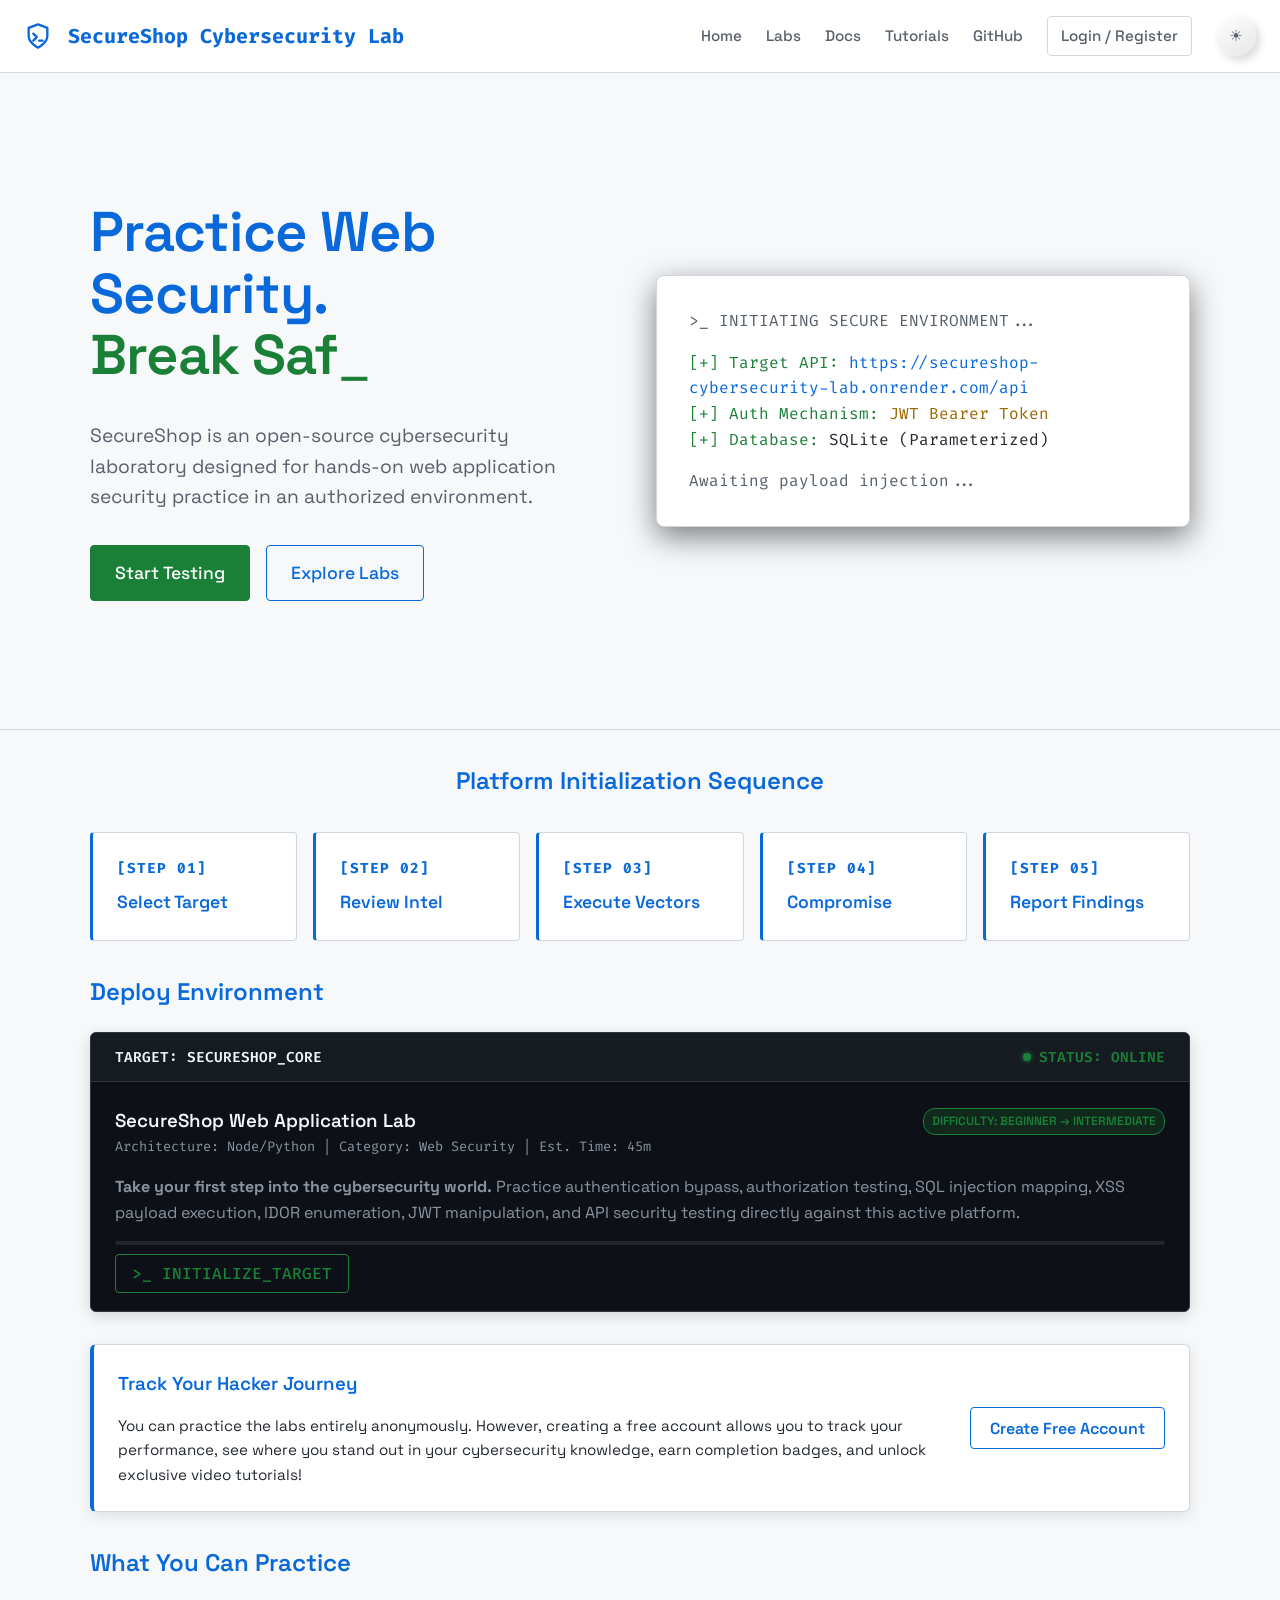
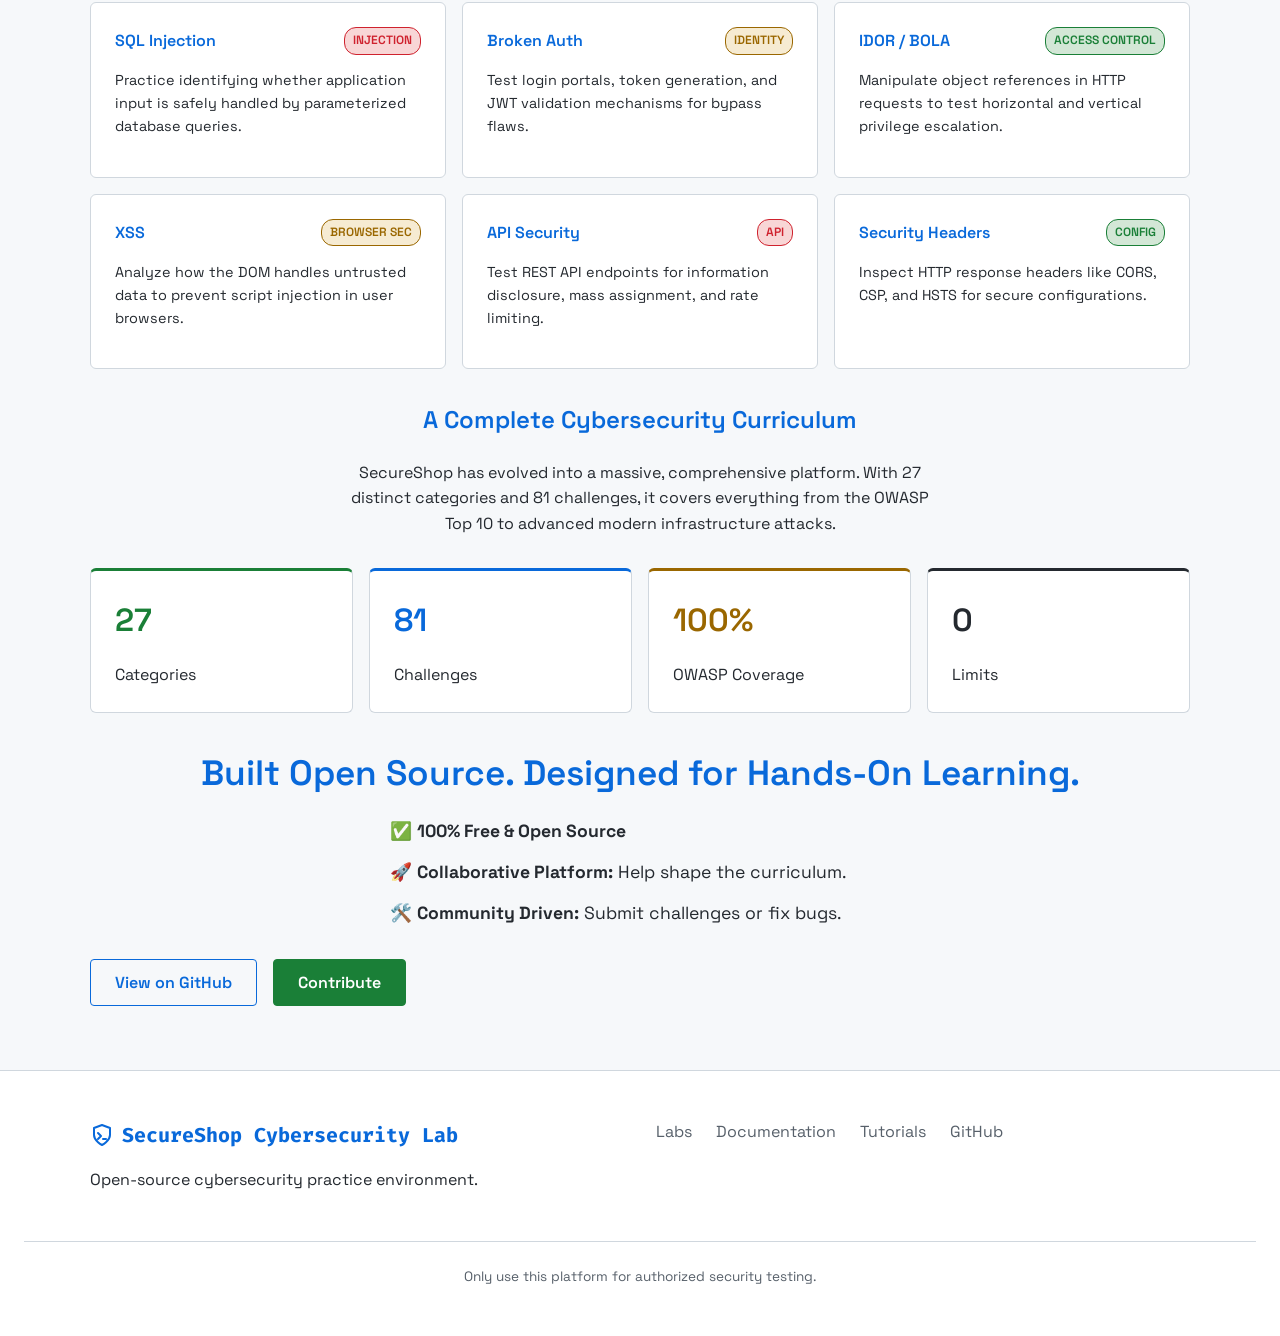
==== frontend/index.html @ 0d274883 "style: replaced block text with bullet points in footer" ====
<!DOCTYPE html>
<html lang="en">
  <head>
    <meta charset="UTF-8" />
    <meta name="viewport" content="width=device-width, initial-scale=1.0" />
    <title>SecureShop Lab - Practice Web Security</title>
    <link rel="stylesheet" href="app.css" />
    <script src="app.js"></script>
    <style>
      .hero-visual {
        background: var(--bg-card);
        border: 1px solid var(--border-subtle);
        border-radius: 8px;
        padding: 2rem;
        font-family: var(--font-mono);
        color: var(--accent-green);
        text-align: left;
        box-shadow: 0 10px 30px rgba(0,0,0,0.5);
      }
      .workflow-step {
        background: var(--bg-card);
        border: 1px solid var(--border-subtle);
        padding: 1.5rem;
        border-radius: 6px;
      }
    </style>
  </head>
  <body>
    <header>
      <div class="logo">
        <svg width="28" height="28" viewBox="0 0 24 24" fill="none" stroke="currentColor" stroke-width="2" stroke-linecap="round" stroke-linejoin="round" class="logo-icon" style="margin-right: 8px;"><path d="M12 22s8-4 8-10V5l-8-3-8 3v7c0 6 8 10 8 10z"></path><polyline points="8 10 11 13 8 16"></polyline><line x1="13" y1="16" x2="16" y2="16"></line></svg> SecureShop Cybersecurity Lab
      </div>
      <nav id="main-nav"></nav>
    </header>

    <!-- MOBILE WARNING -->
    <div class="mobile-only-warning container mt-2 mb-1" style="padding-top: 2rem;">
      <div class="card" style="border-left: 4px solid var(--accent-orange); background: rgba(210, 153, 34, 0.05); padding: 1.2rem;">
        <h3 style="color: var(--accent-orange); margin-bottom: 0.5rem; font-size: 1.1rem;">Optimal Experience Notice</h3>
        <p class="text-muted" style="margin-bottom: 0; font-size: 0.9rem;">While you can browse SecureShop on your mobile device, the web terminal, API interception, and code review modules are designed for desktop and laptop screens. For the best hands-on cybersecurity practice, we highly recommend switching to a larger display.</p>
      </div>
    </div>

    <!-- HERO SECTION -->
    <div class="hero" style="padding-top: 6rem; padding-bottom: 6rem; border-bottom: 1px solid var(--border-subtle);">
      <div class="container grid grid-cols-2 gap-2 items-center">
        <div style="text-align: left;">
          <style>
            @keyframes blink { 0%, 100% { opacity: 1; } 50% { opacity: 0; } }
          </style>
          <h1 id="hero-title" style="font-size: 3.5rem; line-height: 1.1; min-height: 3.5em; margin-bottom: 0;"></h1>
          <p style="margin: 1.5rem 0; font-size: 1.2rem; max-width: 90%;">SecureShop is an open-source cybersecurity laboratory designed for hands-on web application security practice in an authorized environment.</p>
          <div class="flex gap-1 mt-2">
            <a href="/labs.html" class="btn btn-primary" style="font-size: 1.1rem; padding: 0.8rem 1.5rem;">Start Testing</a>
            <a href="#featured-lab" class="btn btn-outline" style="font-size: 1.1rem; padding: 0.8rem 1.5rem;">Explore Labs</a>
          </div>
        </div>
        <div class="hero-visual">
          <div style="color: var(--text-muted); margin-bottom: 1rem;">>_ INITIATING SECURE ENVIRONMENT...</div>
          <div>[+] Target API: <span style="color: var(--accent-blue);">https://secureshop-cybersecurity-lab.onrender.com/api</span></div>
          <div>[+] Auth Mechanism: <span style="color: var(--accent-orange);">JWT Bearer Token</span></div>
          <div>[+] Database: <span style="color: var(--text-main);">SQLite (Parameterized)</span></div>
          <div class="mt-1" style="color: var(--text-muted);">Awaiting payload injection...</div>
        </div>
      </div>
    </div>

    <!-- HOW THE LAB WORKS -->
    <div class="container mt-2 pt-2">
      <h2 style="text-align: center; margin-bottom: 2rem;">Platform Initialization Sequence</h2>
      <div class="pipeline-grid">
        <div class="pipeline-node">
          <div class="pipeline-step">[STEP 01]</div>
          <h4 class="pipeline-title">Select Target</h4>
        </div>
        <div class="pipeline-node">
          <div class="pipeline-step">[STEP 02]</div>
          <h4 class="pipeline-title">Review Intel</h4>
        </div>
        <div class="pipeline-node">
          <div class="pipeline-step">[STEP 03]</div>
          <h4 class="pipeline-title">Execute Vectors</h4>
        </div>
        <div class="pipeline-node">
          <div class="pipeline-step">[STEP 04]</div>
          <h4 class="pipeline-title">Compromise</h4>
        </div>
        <div class="pipeline-node">
          <div class="pipeline-step">[STEP 05]</div>
          <h4 class="pipeline-title">Report Findings</h4>
        </div>
      </div>
    </div>

    <!-- FEATURED LAB -->
    <div id="featured-lab" class="container mt-2 pt-2">
      <h2>Deploy Environment</h2>
      <div class="target-console mt-1">
        <div class="target-header">
          <span>TARGET: SECURESHOP_CORE</span>
          <span style="display: flex; align-items: center; gap: 0.5rem; color: var(--accent-green);">
            <div style="width: 8px; height: 8px; border-radius: 50%; background-color: var(--accent-green); box-shadow: 0 0 5px var(--accent-green); animation: blink 2s infinite;"></div>
            STATUS: ONLINE
          </span>
        </div>
        <div class="target-body">
          <div class="flex justify-between items-center mb-1">
            <h3 style="margin: 0;">SecureShop Web Application Lab</h3>
            <span class="badge badge-beginner">Difficulty: Beginner → Intermediate</span>
          </div>
          <div class="terminal text-muted mb-1" style="font-size: 0.85rem;">
            <span>Architecture: Node/Python</span> | <span>Category: Web Security</span> | <span>Est. Time: 45m</span>
          </div>
          <p class="text-muted mb-2"><strong>Take your first step into the cybersecurity world.</strong> Practice authentication bypass, authorization testing, SQL injection mapping, XSS payload execution, IDOR enumeration, JWT manipulation, and API security testing directly against this active platform.</p>
          <div class="tech-progress-bar mb-1"><div class="tech-progress-fill"></div></div>
          <a href="/labs.html" class="btn btn-terminal mt-1">>_ INITIALIZE_TARGET</a>
        </div>
      </div>
    </div>

    <!-- REGISTRATION BENEFITS -->
    <div class="container mt-2 pt-2">
      <div class="card" style="border-left: 4px solid var(--accent-blue); background: var(--bg-card); box-shadow: 0 4px 15px rgba(0,0,0,0.1);">
        <div class="flex justify-between items-center" style="gap: 1.5rem; flex-wrap: wrap;">
          <div style="flex: 1; min-width: 300px;">
            <h3 style="margin-bottom: 0.5rem; color: var(--accent-blue);">Track Your Hacker Journey</h3>
            <p class="text-muted" style="margin-bottom: 0; font-size: 0.95rem;">You can practice the labs entirely anonymously. However, creating a free account allows you to track your performance, see where you stand out in your cybersecurity knowledge, earn completion badges, and unlock exclusive video tutorials!</p>
          </div>
          <div style="flex-shrink: 0;">
            <a href="/login.html" class="btn btn-outline" style="padding: 0.6rem 1.2rem; font-weight: 600;">Create Free Account</a>
          </div>
        </div>
      </div>
    </div>

    <!-- WHAT YOU CAN PRACTICE -->
    <div class="container mt-2 pt-2">
      <h2>What You Can Practice</h2>
      <div class="grid grid-cols-3 gap-1 mt-1">
        
        <div class="card">
          <div class="flex justify-between items-center mb-1">
            <h4 style="margin:0;">SQL Injection</h4>
            <span class="badge badge-advanced">Injection</span>
          </div>
          <p class="text-muted" style="font-size: 0.9rem;">Practice identifying whether application input is safely handled by parameterized database queries.</p>
        </div>

        <div class="card">
          <div class="flex justify-between items-center mb-1">
            <h4 style="margin:0;">Broken Auth</h4>
            <span class="badge badge-intermediate">Identity</span>
          </div>
          <p class="text-muted" style="font-size: 0.9rem;">Test login portals, token generation, and JWT validation mechanisms for bypass flaws.</p>
        </div>

        <div class="card">
          <div class="flex justify-between items-center mb-1">
            <h4 style="margin:0;">IDOR / BOLA</h4>
            <span class="badge badge-beginner">Access Control</span>
          </div>
          <p class="text-muted" style="font-size: 0.9rem;">Manipulate object references in HTTP requests to test horizontal and vertical privilege escalation.</p>
        </div>

        <div class="card">
          <div class="flex justify-between items-center mb-1">
            <h4 style="margin:0;">XSS</h4>
            <span class="badge badge-intermediate">Browser Sec</span>
          </div>
          <p class="text-muted" style="font-size: 0.9rem;">Analyze how the DOM handles untrusted data to prevent script injection in user browsers.</p>
        </div>

        <div class="card">
          <div class="flex justify-between items-center mb-1">
            <h4 style="margin:0;">API Security</h4>
            <span class="badge badge-advanced">API</span>
          </div>
          <p class="text-muted" style="font-size: 0.9rem;">Test REST API endpoints for information disclosure, mass assignment, and rate limiting.</p>
        </div>

        <div class="card">
          <div class="flex justify-between items-center mb-1">
            <h4 style="margin:0;">Security Headers</h4>
            <span class="badge badge-beginner">Config</span>
          </div>
          <p class="text-muted" style="font-size: 0.9rem;">Inspect HTTP response headers like CORS, CSP, and HSTS for secure configurations.</p>
        </div>

      </div>
    </div>



    <!-- COMPREHENSIVE CURRICULUM -->
    <div class="container mt-2 pt-2">
      <h2 style="text-align: center;">A Complete Cybersecurity Curriculum</h2>
      <p style="text-align: center; max-width: 600px; margin: 0 auto 2rem;" class="text-muted">SecureShop has evolved into a massive, comprehensive platform. With 27 distinct categories and 81 challenges, it covers everything from the OWASP Top 10 to advanced modern infrastructure attacks.</p>
      
      <div class="grid grid-cols-4 gap-1">
        <div class="card text-center" style="border-top: 3px solid var(--accent-green);"><h4 style="margin:0; font-size: 2rem; color: var(--accent-green);">27</h4><span class="text-muted mt-1" style="display:block;">Categories</span></div>
        <div class="card text-center" style="border-top: 3px solid var(--accent-blue);"><h4 style="margin:0; font-size: 2rem; color: var(--accent-blue);">81</h4><span class="text-muted mt-1" style="display:block;">Challenges</span></div>
        <div class="card text-center" style="border-top: 3px solid var(--accent-orange);"><h4 style="margin:0; font-size: 2rem; color: var(--accent-orange);">100%</h4><span class="text-muted mt-1" style="display:block;">OWASP Coverage</span></div>
        <div class="card text-center" style="border-top: 3px solid var(--text-main);"><h4 style="margin:0; font-size: 2rem; color: var(--text-main);">0</h4><span class="text-muted mt-1" style="display:block;">Limits</span></div>
      </div>
    </div>

    <!-- OPEN SOURCE SECTION -->
    <div class="container mt-2 pt-2 mb-2" style="text-align: center;">
      <h2 style="font-size: 2.2rem; margin-bottom: 1rem;">Built Open Source. Designed for Hands-On Learning.</h2>
      <div class="text-muted mb-2" style="max-width: 500px; margin: 0 auto 2rem; text-align: left; font-size: 1.1rem; line-height: 1.6;">
        <ul style="list-style-type: none; padding: 0; margin: 0;">
          <li style="margin-bottom: 0.8rem;">✅ <strong>100% Free & Open Source</strong></li>
          <li style="margin-bottom: 0.8rem;">🚀 <strong>Collaborative Platform:</strong> Help shape the curriculum.</li>
          <li style="margin-bottom: 0.8rem;">🛠️ <strong>Community Driven:</strong> Submit challenges or fix bugs.</li>
        </ul>
      </div>
      <div class="flex justify-center gap-1">
        <a href="https://github.com/neerajcoder1/SecureShop-Cybersecurity-Lab" target="_blank" class="btn btn-outline" style="padding: 0.6rem 1.5rem; font-weight: 600;">View on GitHub</a>
        <a href="https://github.com/neerajcoder1/SecureShop-Cybersecurity-Lab" target="_blank" class="btn btn-primary btn-hover-green" style="padding: 0.6rem 1.5rem; font-weight: 600;">Contribute</a>
      </div>
    </div>

    <script>


      function initTypingAnimation() {
        const titleEl = document.getElementById("hero-title");
        if (!titleEl) return;
        
        const lines = [
            "Practice Web Security.",
            "Break Safely.",
            "Learn Securely."
        ];
        
        let lineIdx = 0;
        let charIdx = 0;
        let currentHTML = "";

        function typeChar() {
            if (lineIdx >= lines.length) {
                titleEl.innerHTML = currentHTML + '<span style="color: var(--accent-green); animation: blink 1s step-end infinite; font-weight: 400;">_</span>';
                return;
            }
            
            let line = lines[lineIdx];
            
            if (charIdx < line.length) {
                if (charIdx === 0) {
                    if (lineIdx === 1) currentHTML += '<span style="color: var(--accent-green);">';
                    if (lineIdx === 2) currentHTML += '<span style="color: var(--accent-blue);">';
                }
                
                currentHTML += line.charAt(charIdx);
                
                if (charIdx === line.length - 1) {
                    if (lineIdx === 1 || lineIdx === 2) currentHTML += '</span>';
                }
                
                charIdx++;
                titleEl.innerHTML = currentHTML + '<span style="color: var(--accent-green); animation: blink 1s step-end infinite; font-weight: 400;">_</span>';
                
                setTimeout(typeChar, 30 + Math.random() * 40);
            } else {
                currentHTML += "<br>";
                lineIdx++;
                charIdx = 0;
                setTimeout(typeChar, 250);
            }
        }
        
        setTimeout(typeChar, 200);
      }

      document.addEventListener("DOMContentLoaded", () => {
        initTypingAnimation();
      });
    </script>
  </body>
</html>
---- frontend/app.css ----
@import url('https://fonts.googleapis.com/css2?family=Space+Grotesk:wght@400;500;600;700&family=Fira+Code:wght@400;500&display=swap');

:root {
  /* Dark Color Palette (Default) */
  --bg-dark: #0f1115;
  --bg-panel: #161b22;
  --bg-card: #1c2128;
  --border-subtle: #30363d;
  --border-active: #8b949e;
  
  --text-main: #c9d1d9;
  --text-muted: #8b949e;
  --text-heading: #f0f6fc;
  
  --accent-blue: #58a6ff;
  --accent-blue-hover: #3182ce;
  --accent-green: #238636;
  --accent-green-hover: #2ea043;
  --accent-red: #da3633;
  --accent-orange: #d29922;

  --font-sans: 'Space Grotesk', system-ui, -apple-system, sans-serif;
  --font-mono: 'Fira Code', ui-monospace, SFMono-Regular, monospace;
}

:root[data-theme="light"] {
  /* Light Color Palette */
  --bg-dark: #f6f8fa;
  --bg-panel: #ffffff;
  --bg-card: #ffffff;
  --border-subtle: #d0d7de;
  --border-active: #8c959f;
  
  --text-main: #24292f;
  --text-muted: #57606a;
  --text-heading: #0969da;
  
  --accent-blue: #0969da;
  --accent-blue-hover: #0349b4;
  --accent-green: #1a7f37;
  --accent-green-hover: #115e26;
  --accent-red: #cf222e;
  --accent-orange: #9a6700;
}

body {
  font-family: var(--font-sans);
  background-color: var(--bg-dark);
  color: var(--text-main);
  margin: 0;
  padding: 0;
  line-height: 1.6;
}

h1, h2, h3, h4, h5, h6 {
  color: var(--text-heading);
  font-weight: 600;
  margin-top: 0;
}

a {
  color: var(--accent-blue);
  text-decoration: none;
  transition: color 0.2s;
}

a:hover {
  color: var(--accent-blue-hover);
}

/* Typography elements */
pre, code, .terminal {
  font-family: var(--font-mono);
  font-size: 0.9em;
}

pre {
  background-color: var(--bg-dark);
  border: 1px solid var(--border-subtle);
  border-left: 3px solid var(--accent-blue);
  padding: 1rem;
  border-radius: 4px;
  overflow-x: auto;
}

/* Layout */
.container {
  max-width: 1100px;
  margin: 2rem auto;
  padding: 0 1.5rem;
}

.flex { display: flex; }
.flex-col { display: flex; flex-direction: column; }
.gap-1 { gap: 1rem; }
.gap-2 { gap: 2rem; }
.items-center { align-items: center; }
.justify-between { justify-content: space-between; }
.grid { display: grid; }
.grid-cols-2 { grid-template-columns: repeat(2, 1fr); }
.grid-cols-3 { grid-template-columns: repeat(3, 1fr); }
.grid-cols-4 { grid-template-columns: repeat(4, 1fr); }
.mt-1 { margin-top: 1rem; }
.mt-2 { margin-top: 2rem; }

/* Navigation */
header {
  background-color: var(--bg-panel);
  border-bottom: 1px solid var(--border-subtle);
  padding: 1rem 1.5rem;
  display: flex;
  justify-content: space-between;
  align-items: center;
  position: sticky;
  top: 0;
  z-index: 100;
}

.logo {
  font-family: var(--font-mono);
  font-size: 1.25rem;
  font-weight: 700;
  color: var(--text-heading);
  display: flex;
  align-items: center;
  gap: 0.5rem;
}
.logo-icon {
  color: var(--accent-blue);
}

nav#main-nav {
  display: flex;
  gap: 1.5rem;
  align-items: center;
}

nav#main-nav a {
  color: var(--text-muted);
  font-size: 0.95rem;
  font-weight: 500;
  text-decoration: none;
}
nav#main-nav a:hover, nav#main-nav a.active {
  color: var(--text-heading);
}
.btn-nav {
  background: var(--bg-card);
  border: 1px solid var(--border-subtle);
  padding: 0.4rem 0.8rem;
  border-radius: 4px;
}
.btn-nav:hover {
  border-color: var(--accent-blue);
  text-decoration: none !important;
}

/* 3D Theme Toggle Button */
.theme-toggle-btn {
  position: relative;
  display: inline-flex;
  align-items: center;
  justify-content: center;
  width: 40px;
  height: 40px;
  border-radius: 50%;
  border: none;
  background: linear-gradient(145deg, var(--bg-panel), var(--bg-dark));
  box-shadow: 
    4px 4px 8px rgba(0,0,0,0.4),
    -4px -4px 8px rgba(255,255,255,0.02);
  color: var(--text-heading);
  font-size: 1.2rem;
  cursor: pointer;
  transition: all 0.3s cubic-bezier(0.175, 0.885, 0.32, 1.275);
  text-decoration: none !important;
}
.theme-toggle-btn:hover {
  transform: translateY(-2px);
  box-shadow: 
    6px 6px 12px rgba(0,0,0,0.5),
    -6px -6px 12px rgba(255,255,255,0.03);
}
.theme-toggle-btn:active {
  transform: translateY(2px);
  box-shadow: 
    inset 4px 4px 8px rgba(0,0,0,0.6),
    inset -4px -4px 8px rgba(255,255,255,0.01);
}

.theme-toggle-icon {
  display: inline-block;
  transition: transform 0.6s cubic-bezier(0.68, -0.55, 0.265, 1.55);
}
.theme-toggle-icon::before {
  content: '🌙';
}

[data-theme="light"] .theme-toggle-btn {
  background: linear-gradient(145deg, #ffffff, #e6e6e6);
  box-shadow: 
    4px 4px 8px #d9d9d9,
    -4px -4px 8px #ffffff;
}
[data-theme="light"] .theme-toggle-btn:hover {
  box-shadow: 
    6px 6px 12px #c9c9c9,
    -6px -6px 12px #ffffff;
}
[data-theme="light"] .theme-toggle-btn:active {
  box-shadow: 
    inset 4px 4px 8px #c9c9c9,
    inset -4px -4px 8px #ffffff;
}
[data-theme="light"] .theme-toggle-icon::before {
  content: '☀️';
}
[data-theme="light"] .theme-toggle-icon {
  transform: rotate(360deg);
}

/* 3D Search Bar / Input UI */
.input-3d {
  background: var(--bg-dark) !important;
  border: 1px solid var(--border-subtle) !important;
  border-radius: 8px !important;
  padding: 0.8rem 1.2rem !important;
  font-family: var(--font-sans) !important;
  color: var(--text-main) !important;
  box-shadow: 
    inset 3px 3px 6px rgba(0,0,0,0.4),
    inset -3px -3px 6px rgba(255,255,255,0.03) !important;
  transition: all 0.3s ease !important;
  width: 100%;
}
.input-3d:focus {
  outline: none;
  box-shadow: 
    inset 1px 1px 3px rgba(0,0,0,0.5),
    inset -1px -1px 3px rgba(255,255,255,0.02),
    0 0 12px rgba(88, 166, 255, 0.2) !important;
  border-color: var(--accent-blue) !important;
}

[data-theme="light"] .input-3d {
  box-shadow: 
    inset 4px 4px 8px #d1d5da,
    inset -4px -4px 8px #ffffff !important;
}
[data-theme="light"] .input-3d:focus {
  box-shadow: 
    inset 2px 2px 4px #c2c6cb,
    inset -2px -2px 4px #ffffff,
    0 0 12px rgba(9, 105, 218, 0.2) !important;
}

/* Cards */
.card, .product-card {
  background-color: var(--bg-panel);
  border: 1px solid var(--border-subtle);
  border-radius: 6px;
  padding: 1.5rem;
  transition: border-color 0.2s, box-shadow 0.2s;
}
.card:hover, .product-card:hover {
  border-color: var(--border-active);
}

/* Forms */
.form-group {
  margin-bottom: 1rem;
}
.form-group label {
  display: block;
  margin-bottom: 0.4rem;
  font-weight: 500;
  font-size: 0.9rem;
}
.form-group input, .form-group select {
  width: 100%;
  padding: 0.6rem;
  background-color: var(--bg-dark);
  border: 1px solid var(--border-subtle);
  border-radius: 4px;
  color: var(--text-main);
  font-family: var(--font-sans);
  box-sizing: border-box;
}
.form-group input:focus {
  outline: none;
  border-color: var(--accent-blue);
  box-shadow: 0 0 0 1px var(--accent-blue);
}

/* Buttons */
button, .btn {
  background-color: var(--bg-card);
  color: var(--text-heading);
  border: 1px solid var(--border-subtle);
  padding: 0.5rem 1rem;
  border-radius: 4px;
  font-weight: 500;
  cursor: pointer;
  font-family: var(--font-sans);
  transition: all 0.2s;
}
button:hover, .btn:hover {
  background-color: var(--border-subtle);
}
.btn-primary {
  background-color: var(--accent-green);
  border-color: var(--accent-green);
  color: white;
}
.btn-primary:hover {
  background-color: var(--accent-green-hover);
  color: white;
}
.btn-outline {
  background: transparent;
  border: 1px solid var(--accent-blue);
  color: var(--accent-blue);
}
.btn-outline:hover {
  background: var(--accent-blue);
  color: white;
}
.btn-hover-green:hover {
  background-color: var(--accent-green) !important;
  border-color: var(--accent-green) !important;
  color: #ffffff !important;
}

/* Badges */
.badge {
  display: inline-block;
  padding: 0.2rem 0.5rem;
  border-radius: 12px;
  font-size: 0.75rem;
  font-weight: 600;
  text-transform: uppercase;
}
.badge-beginner { background: rgba(35, 134, 54, 0.2); color: var(--accent-green); border: 1px solid var(--accent-green); }
.badge-intermediate { background: rgba(210, 153, 34, 0.2); color: var(--accent-orange); border: 1px solid var(--accent-orange); }
.badge-advanced { background: rgba(218, 54, 51, 0.2); color: var(--accent-red); border: 1px solid var(--accent-red); }
.badge-info { background: rgba(88, 166, 255, 0.2); color: var(--accent-blue); border: 1px solid var(--accent-blue); }

/* Status Indicators */
.status {
  display: inline-flex;
  align-items: center;
  gap: 0.4rem;
  font-size: 0.85rem;
  font-family: var(--font-mono);
}
.status::before {
  content: '';
  display: block;
  width: 8px;
  height: 8px;
  border-radius: 50%;
}
.status-green::before { background-color: var(--accent-green); box-shadow: 0 0 5px var(--accent-green); }
.status-red::before { background-color: var(--accent-red); box-shadow: 0 0 5px var(--accent-red); }
.status-yellow::before { background-color: var(--accent-orange); box-shadow: 0 0 5px var(--accent-orange); }

/* Progress */
.progress-bar {
  width: 100%;
  height: 8px;
  background-color: var(--bg-dark);
  border-radius: 4px;
  overflow: hidden;
  border: 1px solid var(--border-subtle);
}
.progress-fill {
  height: 100%;
  background-color: var(--accent-blue);
}

/* Feedback */
.error { color: var(--accent-red); margin-bottom: 1rem; font-size: 0.9rem; }
.success { color: var(--accent-green); margin-bottom: 1rem; font-size: 0.9rem; }

/* Hero Section */
.hero {
  padding: 4rem 0;
  text-align: center;
}
.hero h1 {
  font-size: 3rem;
  letter-spacing: -1px;
  margin-bottom: 1rem;
}
.hero p {
  font-size: 1.2rem;
  color: var(--text-muted);
  max-width: 600px;
  margin: 0 auto 2rem;
}

/* Sidebar Layout */
.layout-sidebar {
  display: grid;
  grid-template-columns: 250px 1fr;
  gap: 2rem;
}
.sidebar-nav {
  display: flex;
  flex-direction: column;
  gap: 0.5rem;
}
.sidebar-nav a {
  padding: 0.5rem 1rem;
  border-radius: 4px;
  color: var(--text-muted);
}
.sidebar-nav a:hover, .sidebar-nav a.active {
  background-color: var(--bg-card);
  color: var(--text-heading);
  text-decoration: none;
}

/* Responsive layout removed here and consolidated below */
/* Platform Specific UI */

/* Footer */
footer {
  background-color: var(--bg-panel);
  border-top: 1px solid var(--border-subtle);
  padding: 3rem 1.5rem;
  margin-top: 4rem;
}
.footer-grid {
  display: grid;
  grid-template-columns: 1fr 1fr;
  gap: 2rem;
  max-width: 1100px;
  margin: 0 auto;
}
.footer-links {
  display: flex;
  gap: 1.5rem;
  flex-wrap: wrap;
}
.footer-links a { color: var(--text-muted); }
.footer-links a:hover { color: var(--text-heading); }
.footer-warning {
  margin-top: 2rem;
  padding-top: 1.5rem;
  border-top: 1px solid var(--border-subtle);
  text-align: center;
  color: var(--text-muted);
  font-size: 0.85rem;
}

/* Workflow Pipeline */
.pipeline-grid {
  display: grid;
  grid-template-columns: repeat(auto-fit, minmax(180px, 1fr));
  gap: 1rem;
}
.pipeline-node {
  background-color: var(--bg-card);
  border: 1px solid var(--border-subtle);
  border-left: 3px solid var(--accent-blue);
  padding: 1.5rem;
  border-radius: 4px;
  position: relative;
  transition: border-color 0.2s, box-shadow 0.2s;
}
.pipeline-node:hover {
  border-left-color: var(--accent-green);
  box-shadow: 0 0 15px rgba(35, 134, 54, 0.1);
}
.pipeline-step {
  font-family: var(--font-mono);
  font-size: 0.9rem;
  color: var(--accent-blue);
  margin-bottom: 0.5rem;
  font-weight: 700;
  letter-spacing: 1px;
}
.pipeline-title {
  color: var(--text-heading);
  font-size: 1.1rem;
  font-weight: 600;
  margin: 0;
}

/* Target Console */
.target-console {
  background-color: #0d1117;
  color: #c9d1d9;
  border: 1px solid #30363d;
  border-radius: 6px;
  overflow: hidden;
  box-shadow: 0 4px 15px rgba(0,0,0,0.15);
}
.target-console .text-muted {
  color: #8b949e !important;
}
.target-console h3 {
  color: #f0f6fc !important;
}
.target-header {
  background-color: #161b22;
  border-bottom: 1px solid #30363d;
  color: #f0f6fc;
  padding: 0.8rem 1.5rem;
  display: flex;
  justify-content: space-between;
  align-items: center;
  font-family: var(--font-mono);
  font-size: 0.9rem;
  font-weight: 600;
}
.target-body {
  padding: 1.5rem;
}
.tech-progress-bar {
  width: 100%;
  height: 4px;
  background-color: #21262d;
  margin: 1rem 0;
  position: relative;
  border-radius: 2px;
}
.tech-progress-fill {
  height: 100%;
  width: 0%;
  background-color: var(--accent-green);
  box-shadow: 0 0 8px var(--accent-green);
  border-radius: 2px;
}
.btn-terminal {
  background: transparent;
  border: 1px solid var(--accent-green);
  color: var(--accent-green);
  font-family: var(--font-mono);
}
.btn-terminal:hover {
  background: rgba(35, 134, 54, 0.1);
  box-shadow: 0 0 10px rgba(35, 134, 54, 0.2);
}

/* Coming Soon / Roadmap */
.card-disabled {
  opacity: 0.6;
  pointer-events: none;
  background-image: repeating-linear-gradient(45deg, transparent, transparent 10px, rgba(255,255,255,0.02) 10px, rgba(255,255,255,0.02) 20px);
}

/* Challenge UI */
.challenge-card {
  border-left: 4px solid var(--accent-blue);
  background: var(--bg-card);
  padding: 1.5rem;
  border-radius: 4px 6px 6px 4px;
}
.challenge-completed {
  border-left-color: var(--accent-green);
}

/* Mobile Nav Toggle */
.mobile-toggle {
  display: none;
  background: none;
  border: none;
  color: var(--text-main);
  font-size: 1.5rem;
  cursor: pointer;
}

.mobile-only-warning {
  display: none;
}

@media (max-width: 768px) {
  .mobile-only-warning { display: block; }
  /* Layout Grids */
  .layout-sidebar { grid-template-columns: 1fr; }
  .grid-cols-2, .grid-cols-3, .grid-cols-4 { grid-template-columns: 1fr; }
  
  /* Flex overrides for mobile headers and buttons */
  .flex.justify-between { flex-direction: column; align-items: flex-start; gap: 0.5rem; }
  .form-group.flex { flex-direction: column; align-items: stretch; }
  .form-group.flex input, .form-group.flex button { width: 100% !important; margin-bottom: 0.5rem; }
  
  /* Hero overrides */
  .hero { padding: 3rem 0; }
  .hero h1 { font-size: 2.2rem !important; }
  .hero .flex.gap-1 { flex-direction: column; }
  .hero .btn { width: 100%; text-align: center; box-sizing: border-box; }
  
  /* Target Console override */
  .target-header { flex-direction: column; align-items: flex-start; gap: 0.5rem; }
  
  .mobile-toggle { display: block; }
  nav#main-nav {
    display: none;
    flex-direction: column;
    position: absolute;
    top: 100%;
    left: 0;
    width: 100%;
    background: var(--bg-panel);
    border-bottom: 1px solid var(--border-subtle);
    padding: 1rem;
    box-sizing: border-box;
    box-shadow: 0 15px 30px rgba(0,0,0,0.8);
    z-index: 1000;
  }
  nav#main-nav.active { display: flex; }
  nav#main-nav a { padding: 0.7rem 0; border-bottom: 1px solid var(--border-subtle); }
  nav#main-nav a:last-child { border-bottom: none; }
  .btn-nav { text-align: center; margin-top: 0.5rem; }
  
  .footer-grid { grid-template-columns: 1fr; }
  .footer-links { flex-direction: column; gap: 0.8rem; }
}

/* Web Terminal UI */
.web-terminal {
  background-color: #000000;
  border: 1px solid #30363d;
  border-radius: 6px;
  padding: 1rem;
  font-family: var(--font-mono);
  font-size: 0.9rem;
  color: #c9d1d9;
  height: 350px;
  overflow-y: auto;
  display: flex;
  flex-direction: column;
}
.term-output {
  flex-grow: 1;
  overflow-y: auto;
  margin-bottom: 0.5rem;
  white-space: pre-wrap;
}
.term-input-line {
  display: flex;
  align-items: center;
}
.term-prompt {
  color: var(--accent-green);
  margin-right: 0.5rem;
  font-weight: 600;
}
.term-input {
  background: transparent;
  border: none;
  color: #f0f6fc;
  font-family: var(--font-mono);
  font-size: 0.9rem;
  flex-grow: 1;
  outline: none;
}
.term-cmd { color: var(--accent-blue); }
.term-err { color: var(--accent-red); }
.term-success { color: var(--accent-green); }

/* Toast Notification System */
#toast-container {
  position: fixed;
  bottom: 20px;
  right: 20px;
  z-index: 9999;
  display: flex;
  flex-direction: column;
  gap: 10px;
}
.toast {
  background-color: #0d1117;
  color: #c9d1d9;
  border: 1px solid #30363d;
  border-left: 4px solid var(--accent-blue);
  padding: 1rem 1.5rem;
  border-radius: 6px;
  font-family: var(--font-mono);
  font-size: 0.85rem;
  box-shadow: 0 10px 30px rgba(0,0,0,0.5);
  animation: slideIn 0.3s ease-out forwards;
  max-width: 350px;
  word-wrap: break-word;
  line-height: 1.4;
}
.toast.success {
  border-left-color: var(--accent-green);
}
.toast.error {
  border-left-color: var(--accent-orange);
}
.toast.fade-out {
  animation: fadeOut 0.3s ease-in forwards;
}
@keyframes slideIn {
  from { transform: translateX(100%); opacity: 0; }
  to { transform: translateX(0); opacity: 1; }
}
@keyframes fadeOut {
  from { transform: translateX(0); opacity: 1; }
  to { transform: translateX(100%); opacity: 0; }
}

/* Custom Modal System */
.modal-overlay {
  position: fixed;
  top: 0; left: 0; right: 0; bottom: 0;
  background: rgba(0, 0, 0, 0.7);
  backdrop-filter: blur(3px);
  display: flex;
  justify-content: center;
  align-items: center;
  z-index: 10000;
  animation: fadeIn 0.2s ease-out;
}
.modal-box {
  background: var(--bg-card);
  border: 1px solid var(--border-subtle);
  border-top: 4px solid var(--accent-red);
  padding: 2rem;
  border-radius: 6px;
  max-width: 400px;
  width: 90%;
  box-shadow: 0 15px 35px rgba(0,0,0,0.5);
  text-align: center;
}
.modal-title {
  color: var(--text-heading);
  font-size: 1.25rem;
  font-weight: 600;
  margin-bottom: 0.5rem;
  margin-top: 0;
}
.modal-body {
  color: var(--text-muted);
  font-size: 0.95rem;
  margin-bottom: 1.5rem;
}
.modal-actions {
  display: flex;
  justify-content: center;
  gap: 1rem;
}
@keyframes fadeIn {
  from { opacity: 0; }
  to { opacity: 1; }
}

/* Button Danger Hover */
.btn-danger {
  border-color: var(--accent-red);
  color: var(--accent-red);
  background: transparent;
  border: 1px solid var(--accent-red);
  padding: 0.5rem 1rem;
  border-radius: 4px;
  font-weight: 500;
  cursor: pointer;
  font-family: var(--font-sans);
  transition: all 0.2s;
}
.btn-danger:hover {
  background: var(--accent-red);
  color: white;
  box-shadow: 0 0 10px rgba(218, 54, 51, 0.4);
}
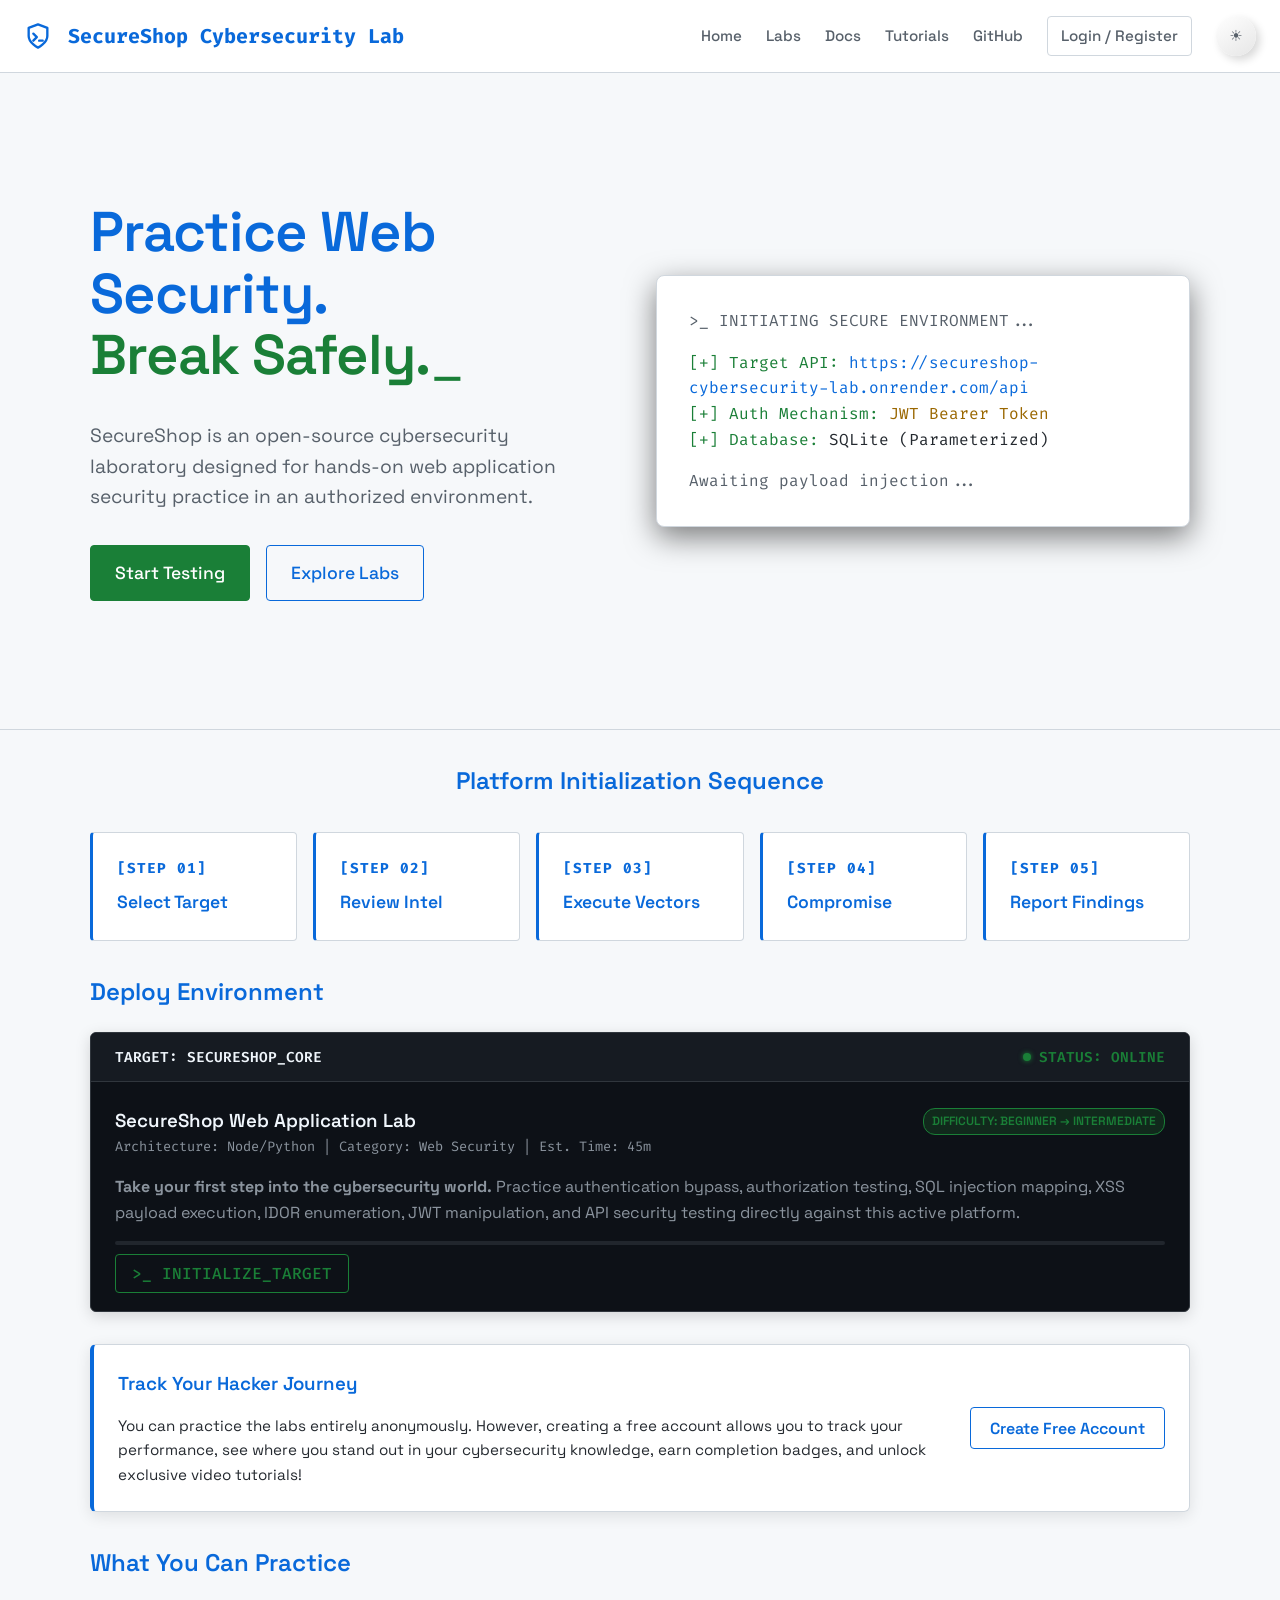
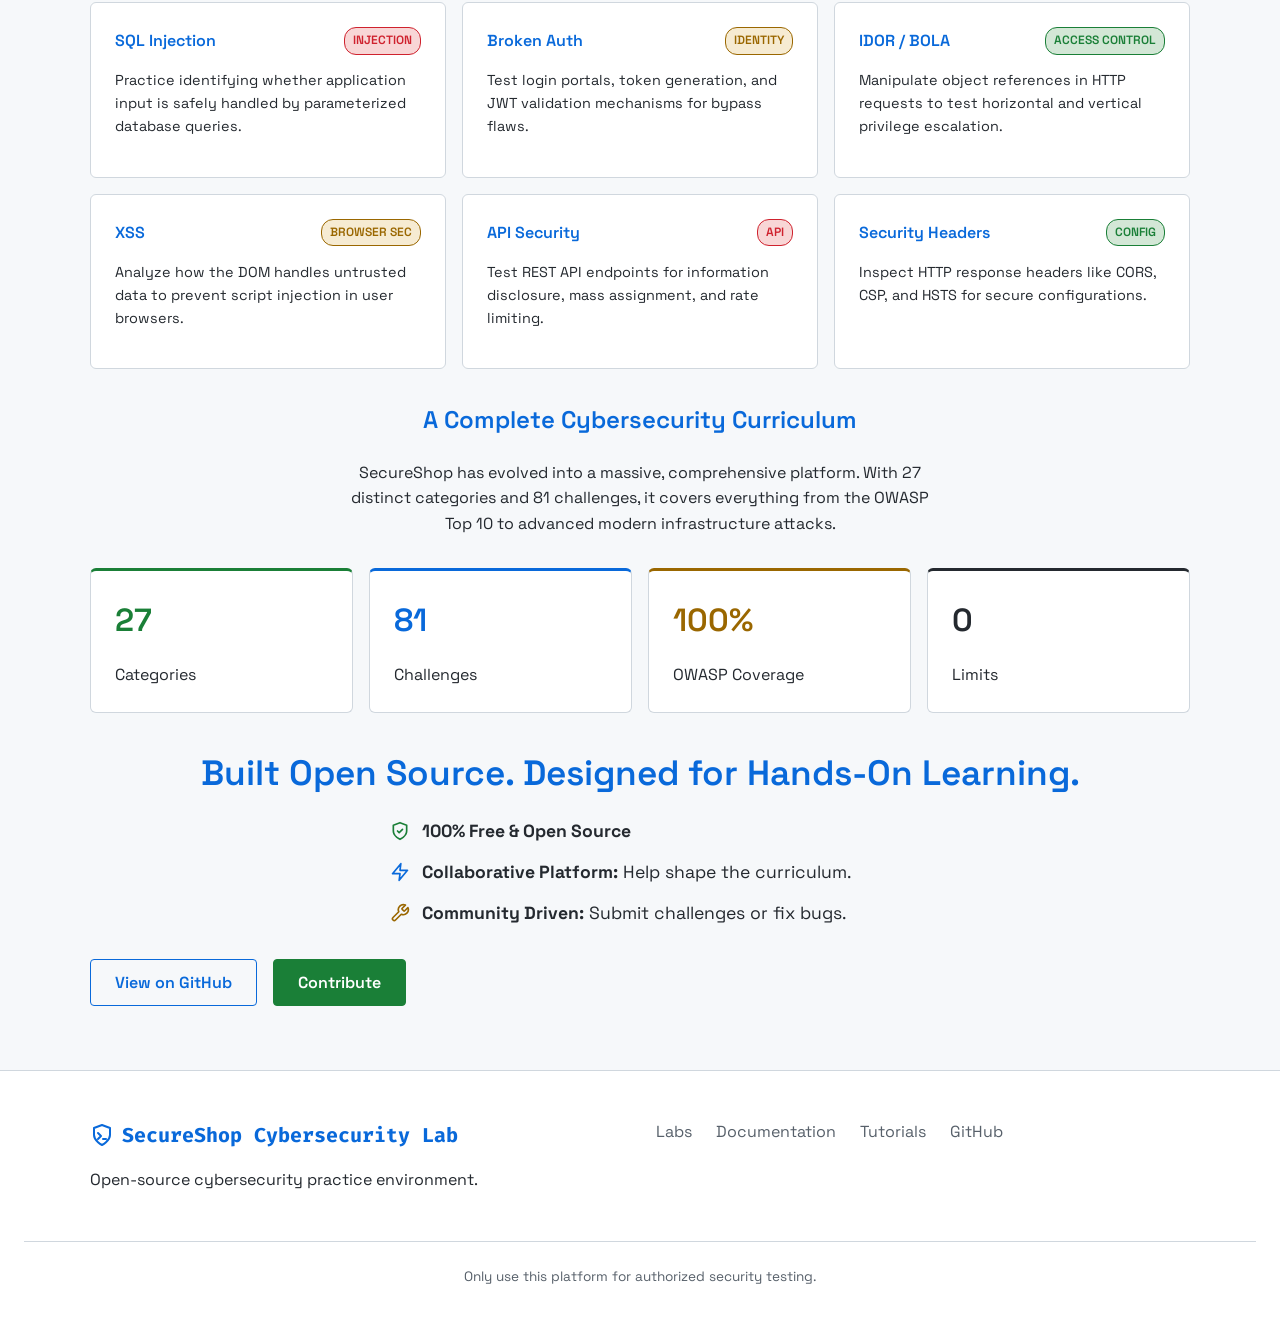
==== commit 2f33b08b: "style: replaced emojis with professional SVG icons" ====
--- a/frontend/index.html
+++ b/frontend/index.html
@@ -209,9 +209,18 @@
       <h2 style="font-size: 2.2rem; margin-bottom: 1rem;">Built Open Source. Designed for Hands-On Learning.</h2>
       <div class="text-muted mb-2" style="max-width: 500px; margin: 0 auto 2rem; text-align: left; font-size: 1.1rem; line-height: 1.6;">
         <ul style="list-style-type: none; padding: 0; margin: 0;">
-          <li style="margin-bottom: 0.8rem;">✅ <strong>100% Free & Open Source</strong></li>
-          <li style="margin-bottom: 0.8rem;">🚀 <strong>Collaborative Platform:</strong> Help shape the curriculum.</li>
-          <li style="margin-bottom: 0.8rem;">🛠️ <strong>Community Driven:</strong> Submit challenges or fix bugs.</li>
+          <li style="margin-bottom: 0.8rem; display: flex; align-items: center;">
+            <svg width="20" height="20" viewBox="0 0 24 24" fill="none" stroke="var(--accent-green)" stroke-width="2" stroke-linecap="round" stroke-linejoin="round" style="margin-right: 12px; flex-shrink: 0;"><path d="M12 22s8-4 8-10V5l-8-3-8 3v7c0 6 8 10 8 10z"></path><path d="M9 12l2 2 4-4"></path></svg>
+            <span><strong>100% Free & Open Source</strong></span>
+          </li>
+          <li style="margin-bottom: 0.8rem; display: flex; align-items: center;">
+            <svg width="20" height="20" viewBox="0 0 24 24" fill="none" stroke="var(--accent-blue)" stroke-width="2" stroke-linecap="round" stroke-linejoin="round" style="margin-right: 12px; flex-shrink: 0;"><polygon points="13 2 3 14 12 14 11 22 21 10 12 10 13 2"></polygon></svg>
+            <span><strong>Collaborative Platform:</strong> Help shape the curriculum.</span>
+          </li>
+          <li style="margin-bottom: 0.8rem; display: flex; align-items: center;">
+            <svg width="20" height="20" viewBox="0 0 24 24" fill="none" stroke="var(--accent-orange)" stroke-width="2" stroke-linecap="round" stroke-linejoin="round" style="margin-right: 12px; flex-shrink: 0;"><path d="M14.7 6.3a1 1 0 0 0 0 1.4l1.6 1.6a1 1 0 0 0 1.4 0l3.77-3.77a6 6 0 0 1-7.94 7.94l-6.91 6.91a2.12 2.12 0 0 1-3-3l6.91-6.91a6 6 0 0 1 7.94-7.94l-3.76 3.76z"></path></svg>
+            <span><strong>Community Driven:</strong> Submit challenges or fix bugs.</span>
+          </li>
         </ul>
       </div>
       <div class="flex justify-center gap-1">
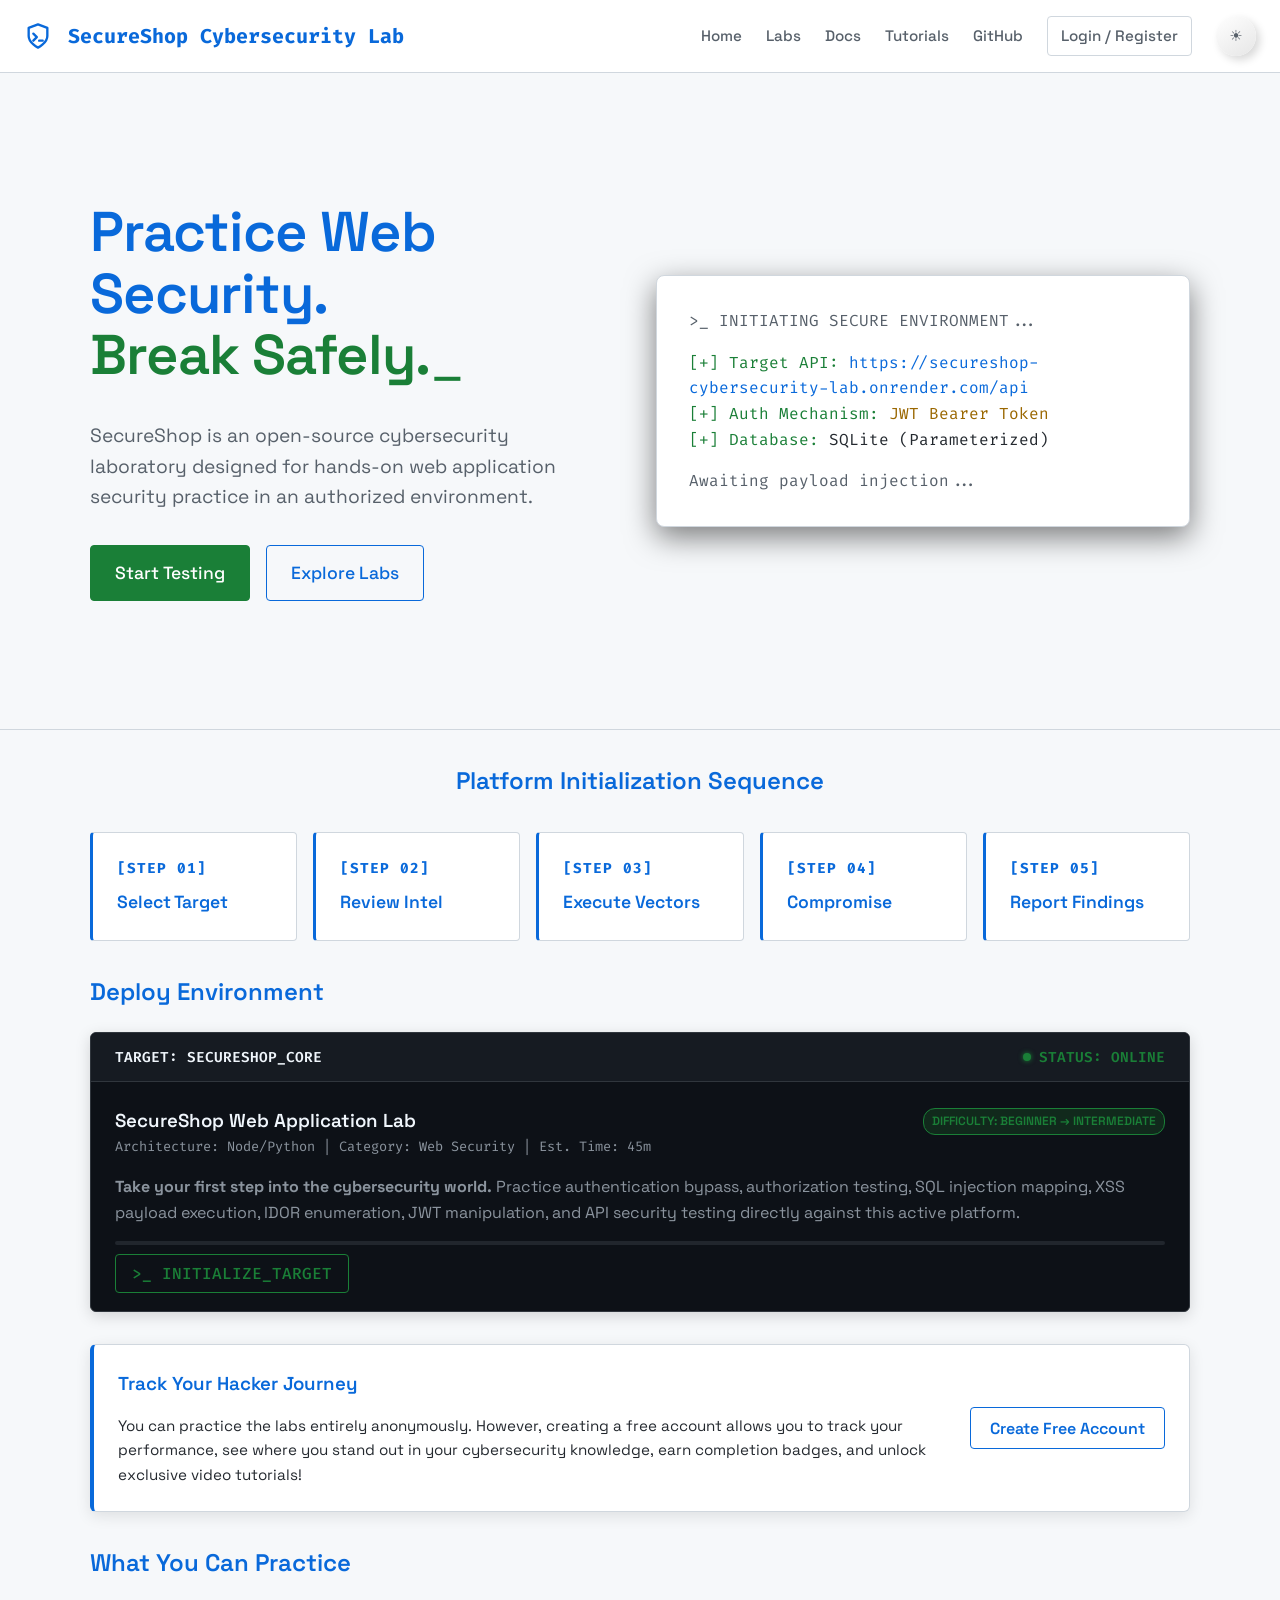
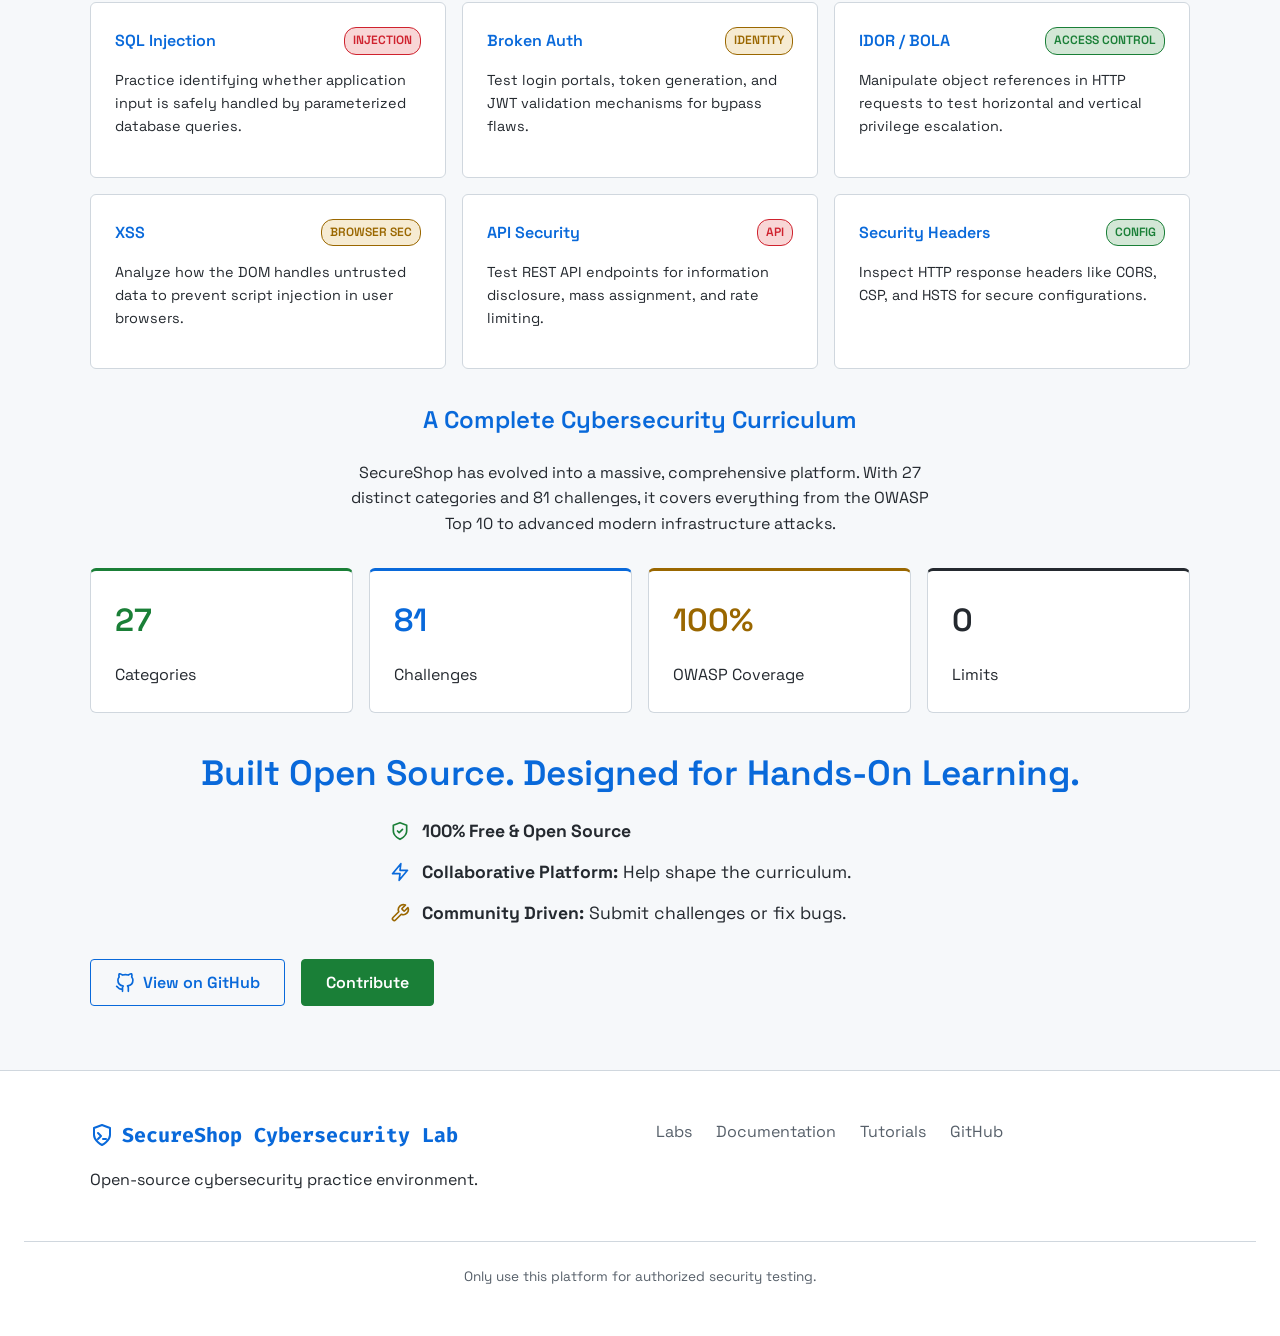
==== commit 17b9579a: "style: added github svg icon to view on github button" ====
--- a/frontend/index.html
+++ b/frontend/index.html
@@ -224,8 +224,11 @@
         </ul>
       </div>
       <div class="flex justify-center gap-1">
-        <a href="https://github.com/neerajcoder1/SecureShop-Cybersecurity-Lab" target="_blank" class="btn btn-outline" style="padding: 0.6rem 1.5rem; font-weight: 600;">View on GitHub</a>
-        <a href="https://github.com/neerajcoder1/SecureShop-Cybersecurity-Lab" target="_blank" class="btn btn-primary btn-hover-green" style="padding: 0.6rem 1.5rem; font-weight: 600;">Contribute</a>
+        <a href="https://github.com/neerajcoder1/SecureShop-Cybersecurity-Lab" target="_blank" class="btn btn-outline" style="padding: 0.6rem 1.5rem; font-weight: 600; display: flex; align-items: center;">
+          <svg width="20" height="20" viewBox="0 0 24 24" fill="none" stroke="currentColor" stroke-width="2" stroke-linecap="round" stroke-linejoin="round" style="margin-right: 8px;"><path d="M9 19c-5 1.5-5-2.5-7-3m14 6v-3.87a3.37 3.37 0 0 0-.94-2.61c3.14-.35 6.44-1.54 6.44-7A5.44 5.44 0 0 0 20 4.77 5.07 5.07 0 0 0 19.91 1S18.73.65 16 2.48a13.38 13.38 0 0 0-7 0C6.27.65 5.09 1 5.09 1A5.07 5.07 0 0 0 5 4.77a5.44 5.44 0 0 0-1.5 3.78c0 5.42 3.3 6.61 6.44 7A3.37 3.37 0 0 0 9 18.13V22"></path></svg>
+          View on GitHub
+        </a>
+        <a href="https://github.com/neerajcoder1/SecureShop-Cybersecurity-Lab" target="_blank" class="btn btn-primary btn-hover-green" style="padding: 0.6rem 1.5rem; font-weight: 600; display: flex; align-items: center;">Contribute</a>
       </div>
     </div>
 
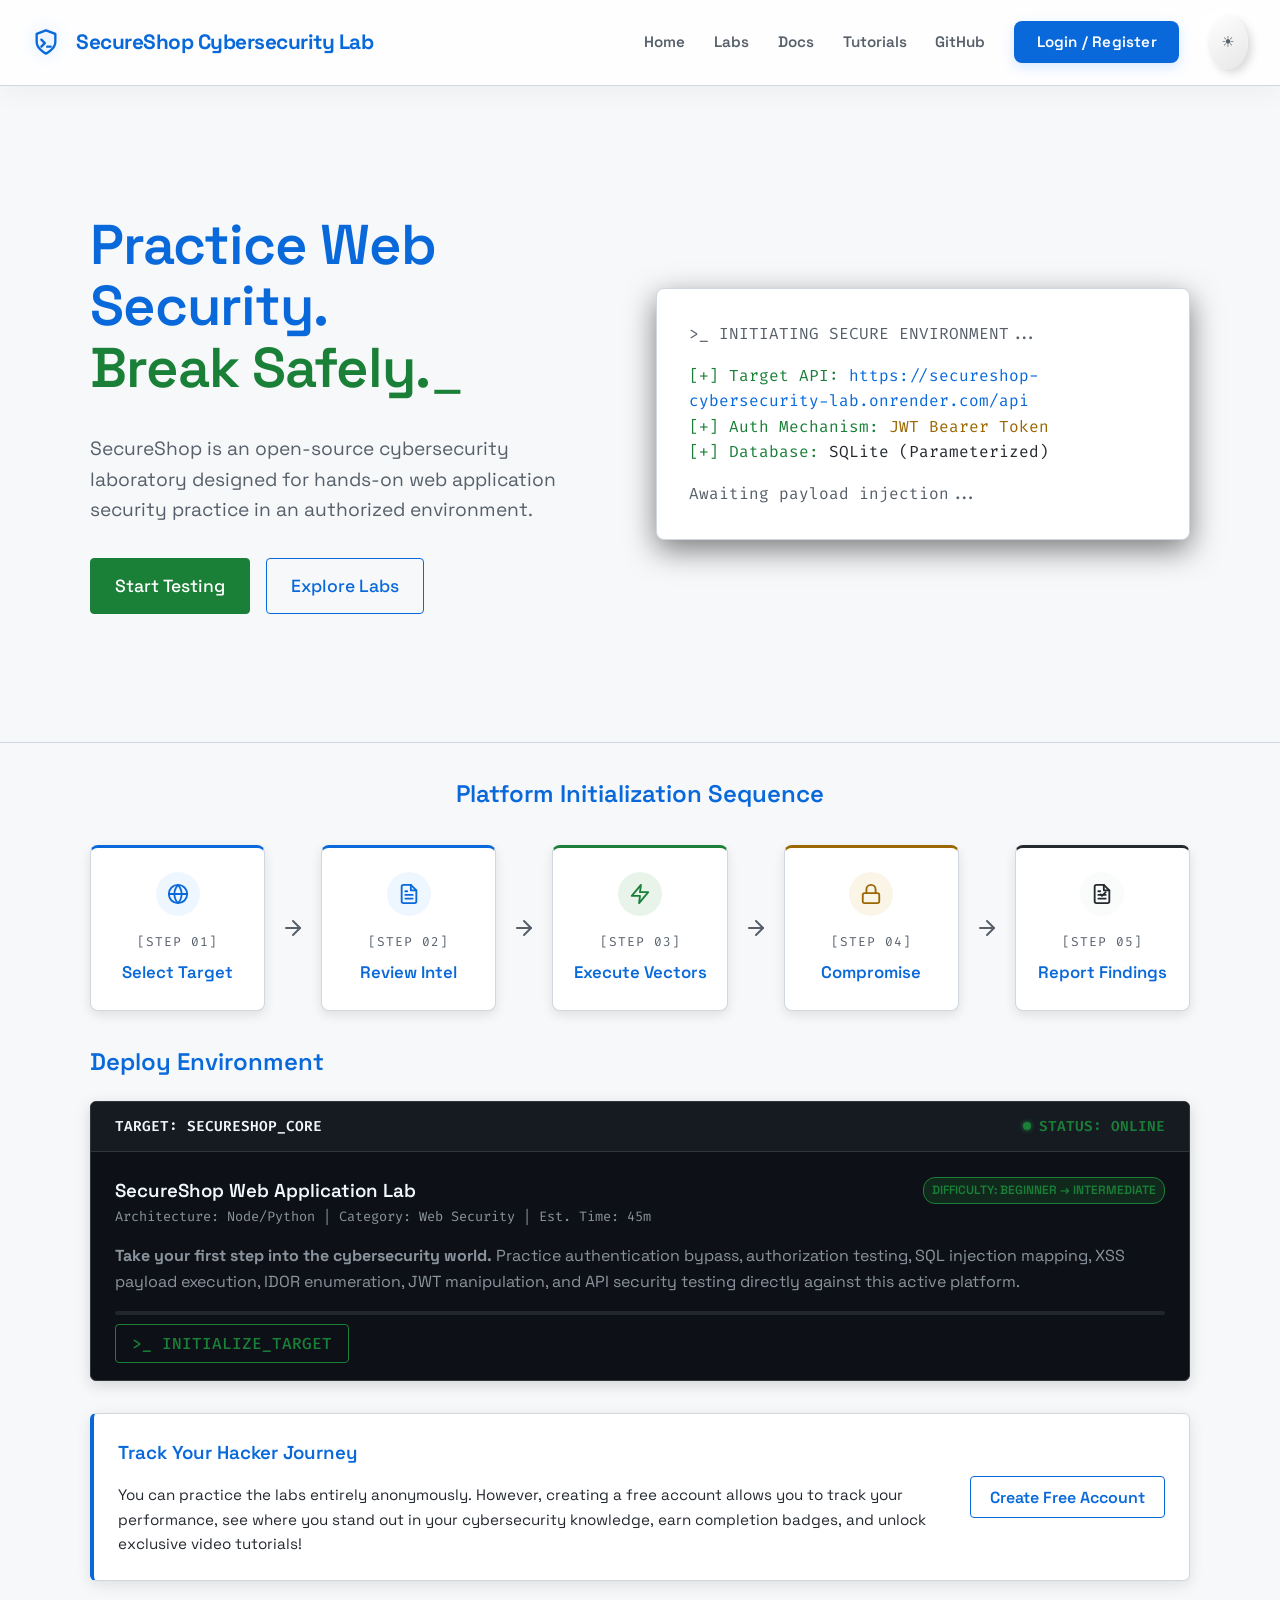
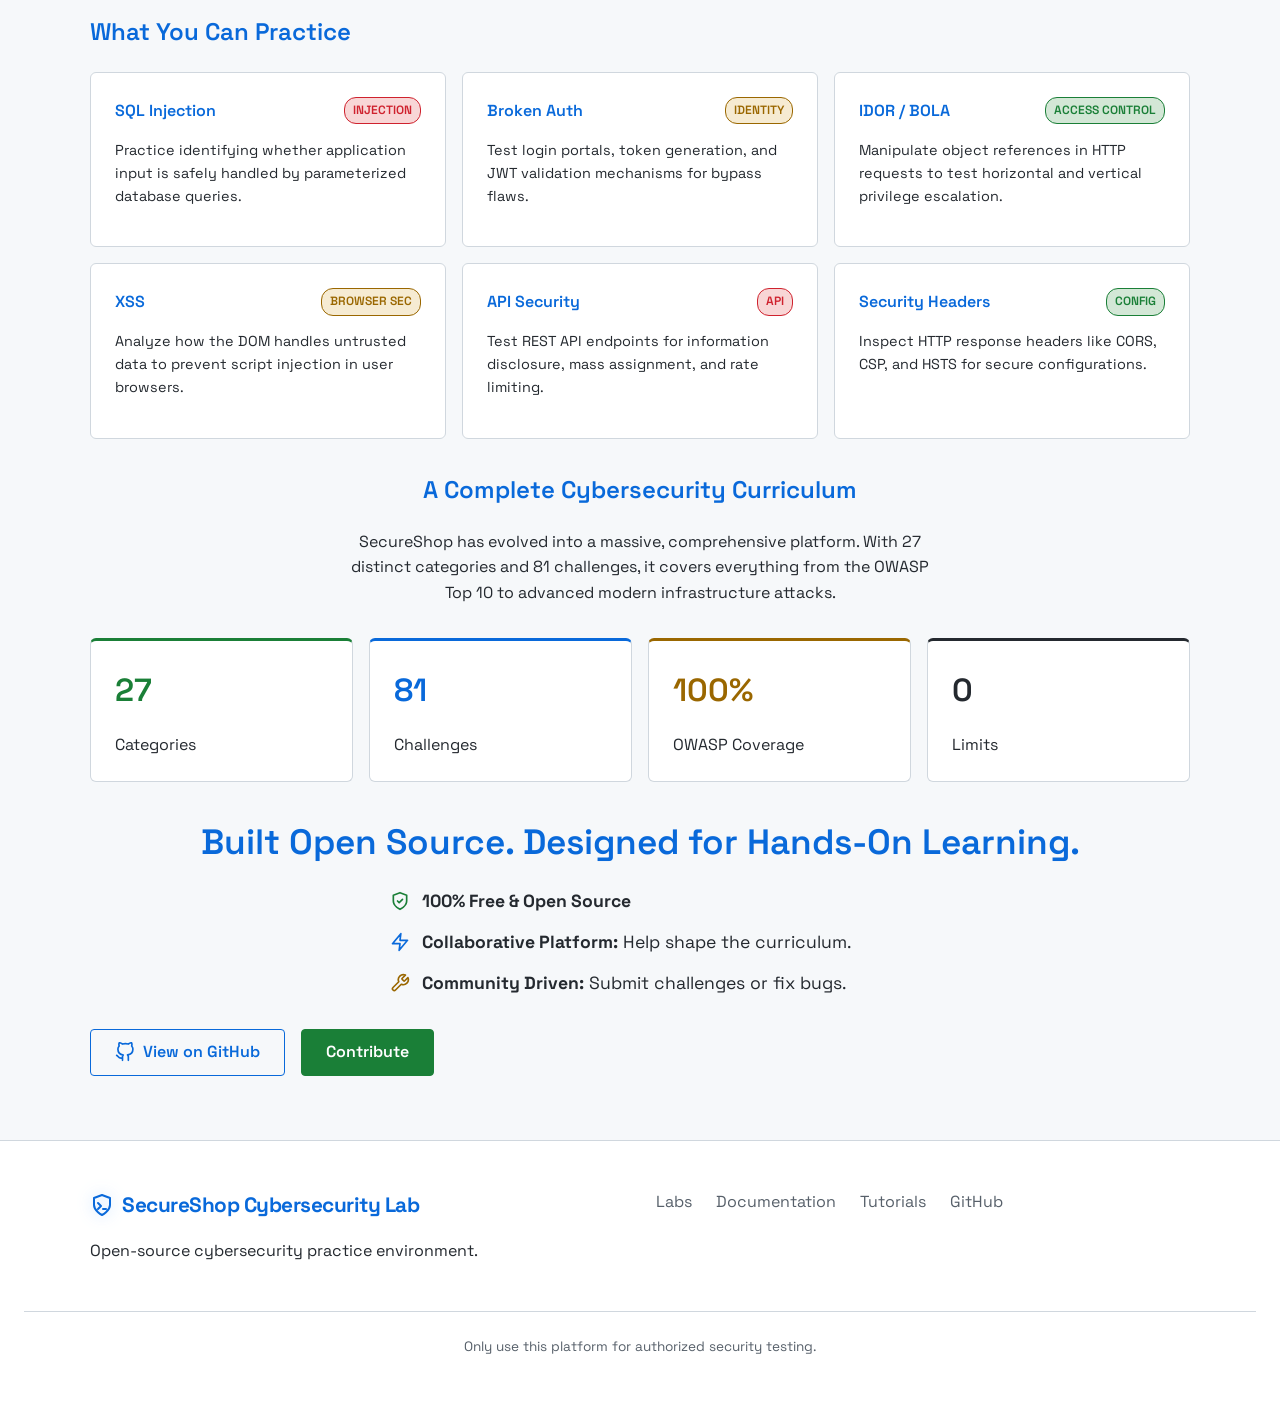
==== commit e2ec03f5: "style: redesigned initialization pipeline with SVGs and arrows" ====
--- a/frontend/index.html
+++ b/frontend/index.html
@@ -68,27 +68,73 @@
     <!-- HOW THE LAB WORKS -->
     <div class="container mt-2 pt-2">
       <h2 style="text-align: center; margin-bottom: 2rem;">Platform Initialization Sequence</h2>
-      <div class="pipeline-grid">
-        <div class="pipeline-node">
-          <div class="pipeline-step">[STEP 01]</div>
-          <h4 class="pipeline-title">Select Target</h4>
-        </div>
-        <div class="pipeline-node">
-          <div class="pipeline-step">[STEP 02]</div>
-          <h4 class="pipeline-title">Review Intel</h4>
-        </div>
-        <div class="pipeline-node">
-          <div class="pipeline-step">[STEP 03]</div>
-          <h4 class="pipeline-title">Execute Vectors</h4>
-        </div>
-        <div class="pipeline-node">
-          <div class="pipeline-step">[STEP 04]</div>
-          <h4 class="pipeline-title">Compromise</h4>
-        </div>
-        <div class="pipeline-node">
-          <div class="pipeline-step">[STEP 05]</div>
-          <h4 class="pipeline-title">Report Findings</h4>
-        </div>
+      <div style="display: flex; justify-content: center; align-items: center; gap: 1rem; flex-wrap: wrap;">
+        
+        <!-- Node 1 -->
+        <div style="flex: 1; min-width: 140px; text-align: center; padding: 1.5rem 1rem; background: var(--bg-card); border-radius: 8px; border: 1px solid var(--border-subtle); border-top: 3px solid var(--accent-blue); box-shadow: 0 4px 12px rgba(0,0,0,0.1); transition: transform 0.2s;">
+          <div style="background: rgba(88, 166, 255, 0.1); color: var(--accent-blue); width: 44px; height: 44px; border-radius: 50%; display: flex; align-items: center; justify-content: center; margin: 0 auto 1rem;">
+             <svg width="22" height="22" viewBox="0 0 24 24" fill="none" stroke="currentColor" stroke-width="2" stroke-linecap="round" stroke-linejoin="round"><circle cx="12" cy="12" r="10"></circle><line x1="2" y1="12" x2="22" y2="12"></line><path d="M12 2a15.3 15.3 0 0 1 4 10 15.3 15.3 0 0 1-4 10 15.3 15.3 0 0 1-4-10 15.3 15.3 0 0 1 4-10z"></path></svg>
+          </div>
+          <div style="font-family: var(--font-mono); font-size: 0.8rem; color: var(--text-muted); margin-bottom: 0.4rem; letter-spacing: 1px;">[STEP 01]</div>
+          <h4 style="margin: 0; font-size: 1.05rem; font-weight: 600;">Select Target</h4>
+        </div>
+
+        <!-- Arrow -->
+        <div style="color: var(--text-muted); display: flex; align-items: center; justify-content: center; min-width: 20px;">
+          <svg width="24" height="24" viewBox="0 0 24 24" fill="none" stroke="currentColor" stroke-width="2" stroke-linecap="round" stroke-linejoin="round"><line x1="5" y1="12" x2="19" y2="12"></line><polyline points="12 5 19 12 12 19"></polyline></svg>
+        </div>
+
+        <!-- Node 2 -->
+        <div style="flex: 1; min-width: 140px; text-align: center; padding: 1.5rem 1rem; background: var(--bg-card); border-radius: 8px; border: 1px solid var(--border-subtle); border-top: 3px solid var(--accent-blue); box-shadow: 0 4px 12px rgba(0,0,0,0.1); transition: transform 0.2s;">
+          <div style="background: rgba(88, 166, 255, 0.1); color: var(--accent-blue); width: 44px; height: 44px; border-radius: 50%; display: flex; align-items: center; justify-content: center; margin: 0 auto 1rem;">
+             <svg width="22" height="22" viewBox="0 0 24 24" fill="none" stroke="currentColor" stroke-width="2" stroke-linecap="round" stroke-linejoin="round"><path d="M14 2H6a2 2 0 0 0-2 2v16a2 2 0 0 0 2 2h12a2 2 0 0 0 2-2V8z"></path><polyline points="14 2 14 8 20 8"></polyline><line x1="16" y1="13" x2="8" y2="13"></line><line x1="16" y1="17" x2="8" y2="17"></line><polyline points="10 9 9 9 8 9"></polyline></svg>
+          </div>
+          <div style="font-family: var(--font-mono); font-size: 0.8rem; color: var(--text-muted); margin-bottom: 0.4rem; letter-spacing: 1px;">[STEP 02]</div>
+          <h4 style="margin: 0; font-size: 1.05rem; font-weight: 600;">Review Intel</h4>
+        </div>
+
+        <!-- Arrow -->
+        <div style="color: var(--text-muted); display: flex; align-items: center; justify-content: center; min-width: 20px;">
+          <svg width="24" height="24" viewBox="0 0 24 24" fill="none" stroke="currentColor" stroke-width="2" stroke-linecap="round" stroke-linejoin="round"><line x1="5" y1="12" x2="19" y2="12"></line><polyline points="12 5 19 12 12 19"></polyline></svg>
+        </div>
+
+        <!-- Node 3 -->
+        <div style="flex: 1; min-width: 140px; text-align: center; padding: 1.5rem 1rem; background: var(--bg-card); border-radius: 8px; border: 1px solid var(--border-subtle); border-top: 3px solid var(--accent-green); box-shadow: 0 4px 12px rgba(0,0,0,0.1); transition: transform 0.2s;">
+          <div style="background: rgba(35, 134, 54, 0.1); color: var(--accent-green); width: 44px; height: 44px; border-radius: 50%; display: flex; align-items: center; justify-content: center; margin: 0 auto 1rem;">
+             <svg width="22" height="22" viewBox="0 0 24 24" fill="none" stroke="currentColor" stroke-width="2" stroke-linecap="round" stroke-linejoin="round"><polygon points="13 2 3 14 12 14 11 22 21 10 12 10 13 2"></polygon></svg>
+          </div>
+          <div style="font-family: var(--font-mono); font-size: 0.8rem; color: var(--text-muted); margin-bottom: 0.4rem; letter-spacing: 1px;">[STEP 03]</div>
+          <h4 style="margin: 0; font-size: 1.05rem; font-weight: 600;">Execute Vectors</h4>
+        </div>
+
+        <!-- Arrow -->
+        <div style="color: var(--text-muted); display: flex; align-items: center; justify-content: center; min-width: 20px;">
+          <svg width="24" height="24" viewBox="0 0 24 24" fill="none" stroke="currentColor" stroke-width="2" stroke-linecap="round" stroke-linejoin="round"><line x1="5" y1="12" x2="19" y2="12"></line><polyline points="12 5 19 12 12 19"></polyline></svg>
+        </div>
+
+        <!-- Node 4 -->
+        <div style="flex: 1; min-width: 140px; text-align: center; padding: 1.5rem 1rem; background: var(--bg-card); border-radius: 8px; border: 1px solid var(--border-subtle); border-top: 3px solid var(--accent-orange); box-shadow: 0 4px 12px rgba(0,0,0,0.1); transition: transform 0.2s;">
+          <div style="background: rgba(210, 153, 34, 0.1); color: var(--accent-orange); width: 44px; height: 44px; border-radius: 50%; display: flex; align-items: center; justify-content: center; margin: 0 auto 1rem;">
+             <svg width="22" height="22" viewBox="0 0 24 24" fill="none" stroke="currentColor" stroke-width="2" stroke-linecap="round" stroke-linejoin="round"><rect x="3" y="11" width="18" height="11" rx="2" ry="2"></rect><path d="M7 11V7a5 5 0 0 1 10 0v4"></path></svg>
+          </div>
+          <div style="font-family: var(--font-mono); font-size: 0.8rem; color: var(--text-muted); margin-bottom: 0.4rem; letter-spacing: 1px;">[STEP 04]</div>
+          <h4 style="margin: 0; font-size: 1.05rem; font-weight: 600;">Compromise</h4>
+        </div>
+
+        <!-- Arrow -->
+        <div style="color: var(--text-muted); display: flex; align-items: center; justify-content: center; min-width: 20px;">
+          <svg width="24" height="24" viewBox="0 0 24 24" fill="none" stroke="currentColor" stroke-width="2" stroke-linecap="round" stroke-linejoin="round"><line x1="5" y1="12" x2="19" y2="12"></line><polyline points="12 5 19 12 12 19"></polyline></svg>
+        </div>
+
+        <!-- Node 5 -->
+        <div style="flex: 1; min-width: 140px; text-align: center; padding: 1.5rem 1rem; background: var(--bg-card); border-radius: 8px; border: 1px solid var(--border-subtle); border-top: 3px solid var(--text-main); box-shadow: 0 4px 12px rgba(0,0,0,0.1); transition: transform 0.2s;">
+          <div style="background: rgba(201, 209, 217, 0.1); color: var(--text-main); width: 44px; height: 44px; border-radius: 50%; display: flex; align-items: center; justify-content: center; margin: 0 auto 1rem;">
+             <svg width="22" height="22" viewBox="0 0 24 24" fill="none" stroke="currentColor" stroke-width="2" stroke-linecap="round" stroke-linejoin="round"><path d="M14 2H6a2 2 0 0 0-2 2v16a2 2 0 0 0 2 2h12a2 2 0 0 0 2-2V8z"></path><polyline points="14 2 14 8 20 8"></polyline><line x1="16" y1="13" x2="8" y2="13"></line><line x1="16" y1="17" x2="8" y2="17"></line><polyline points="10 9 9 9 8 9"></polyline><path d="M10.5 12.5L12 14l4-4"></path></svg>
+          </div>
+          <div style="font-family: var(--font-mono); font-size: 0.8rem; color: var(--text-muted); margin-bottom: 0.4rem; letter-spacing: 1px;">[STEP 05]</div>
+          <h4 style="margin: 0; font-size: 1.05rem; font-weight: 600;">Report Findings</h4>
+        </div>
+
       </div>
     </div>
 
--- a/frontend/app.css
+++ b/frontend/app.css
@@ -105,54 +105,93 @@
 
 /* Navigation */
 header {
-  background-color: var(--bg-panel);
+  background-color: rgba(22, 27, 34, 0.85); /* Dark transparent */
+  backdrop-filter: blur(12px);
+  -webkit-backdrop-filter: blur(12px);
   border-bottom: 1px solid var(--border-subtle);
-  padding: 1rem 1.5rem;
+  padding: 1rem 2rem;
   display: flex;
   justify-content: space-between;
   align-items: center;
   position: sticky;
   top: 0;
   z-index: 100;
+  box-shadow: 0 4px 30px rgba(0, 0, 0, 0.3);
+  transition: background-color 0.3s ease;
+}
+
+[data-theme="light"] header {
+  background-color: rgba(255, 255, 255, 0.85);
+  box-shadow: 0 4px 30px rgba(0, 0, 0, 0.05);
 }
 
 .logo {
-  font-family: var(--font-mono);
-  font-size: 1.25rem;
+  font-family: var(--font-sans);
+  font-size: 1.3rem;
   font-weight: 700;
   color: var(--text-heading);
   display: flex;
   align-items: center;
   gap: 0.5rem;
+  letter-spacing: -0.5px;
 }
 .logo-icon {
   color: var(--accent-blue);
+  filter: drop-shadow(0 0 8px rgba(88, 166, 255, 0.4));
 }
 
 nav#main-nav {
   display: flex;
-  gap: 1.5rem;
+  gap: 1.8rem;
   align-items: center;
 }
 
 nav#main-nav a {
   color: var(--text-muted);
   font-size: 0.95rem;
-  font-weight: 500;
+  font-weight: 600;
   text-decoration: none;
-}
-nav#main-nav a:hover, nav#main-nav a.active {
+  position: relative;
+  transition: color 0.3s ease;
+  padding: 0.4rem 0;
+}
+
+nav#main-nav a:not(.btn-nav):not(.theme-toggle-btn)::after {
+  content: '';
+  position: absolute;
+  width: 0;
+  height: 2px;
+  bottom: 0;
+  left: 0;
+  background-color: var(--accent-blue);
+  transition: width 0.3s cubic-bezier(0.25, 0.8, 0.25, 1);
+  border-radius: 2px;
+}
+
+nav#main-nav a:hover:not(.btn-nav):not(.theme-toggle-btn)::after,
+nav#main-nav a.active:not(.btn-nav):not(.theme-toggle-btn)::after {
+  width: 100%;
+}
+
+nav#main-nav a:hover:not(.btn-nav), nav#main-nav a.active:not(.btn-nav) {
   color: var(--text-heading);
 }
+
 .btn-nav {
-  background: var(--bg-card);
-  border: 1px solid var(--border-subtle);
-  padding: 0.4rem 0.8rem;
-  border-radius: 4px;
+  background: var(--accent-blue);
+  color: #fff !important;
+  border: none;
+  padding: 0.55rem 1.4rem !important;
+  border-radius: 8px;
+  font-weight: 600 !important;
+  transition: transform 0.2s ease, box-shadow 0.2s ease, background-color 0.2s ease;
+  box-shadow: 0 4px 12px rgba(88, 166, 255, 0.25);
+  letter-spacing: 0.2px;
 }
 .btn-nav:hover {
-  border-color: var(--accent-blue);
-  text-decoration: none !important;
+  background-color: var(--accent-blue-hover);
+  transform: translateY(-2px);
+  box-shadow: 0 6px 16px rgba(88, 166, 255, 0.4);
 }
 
 /* 3D Theme Toggle Button */
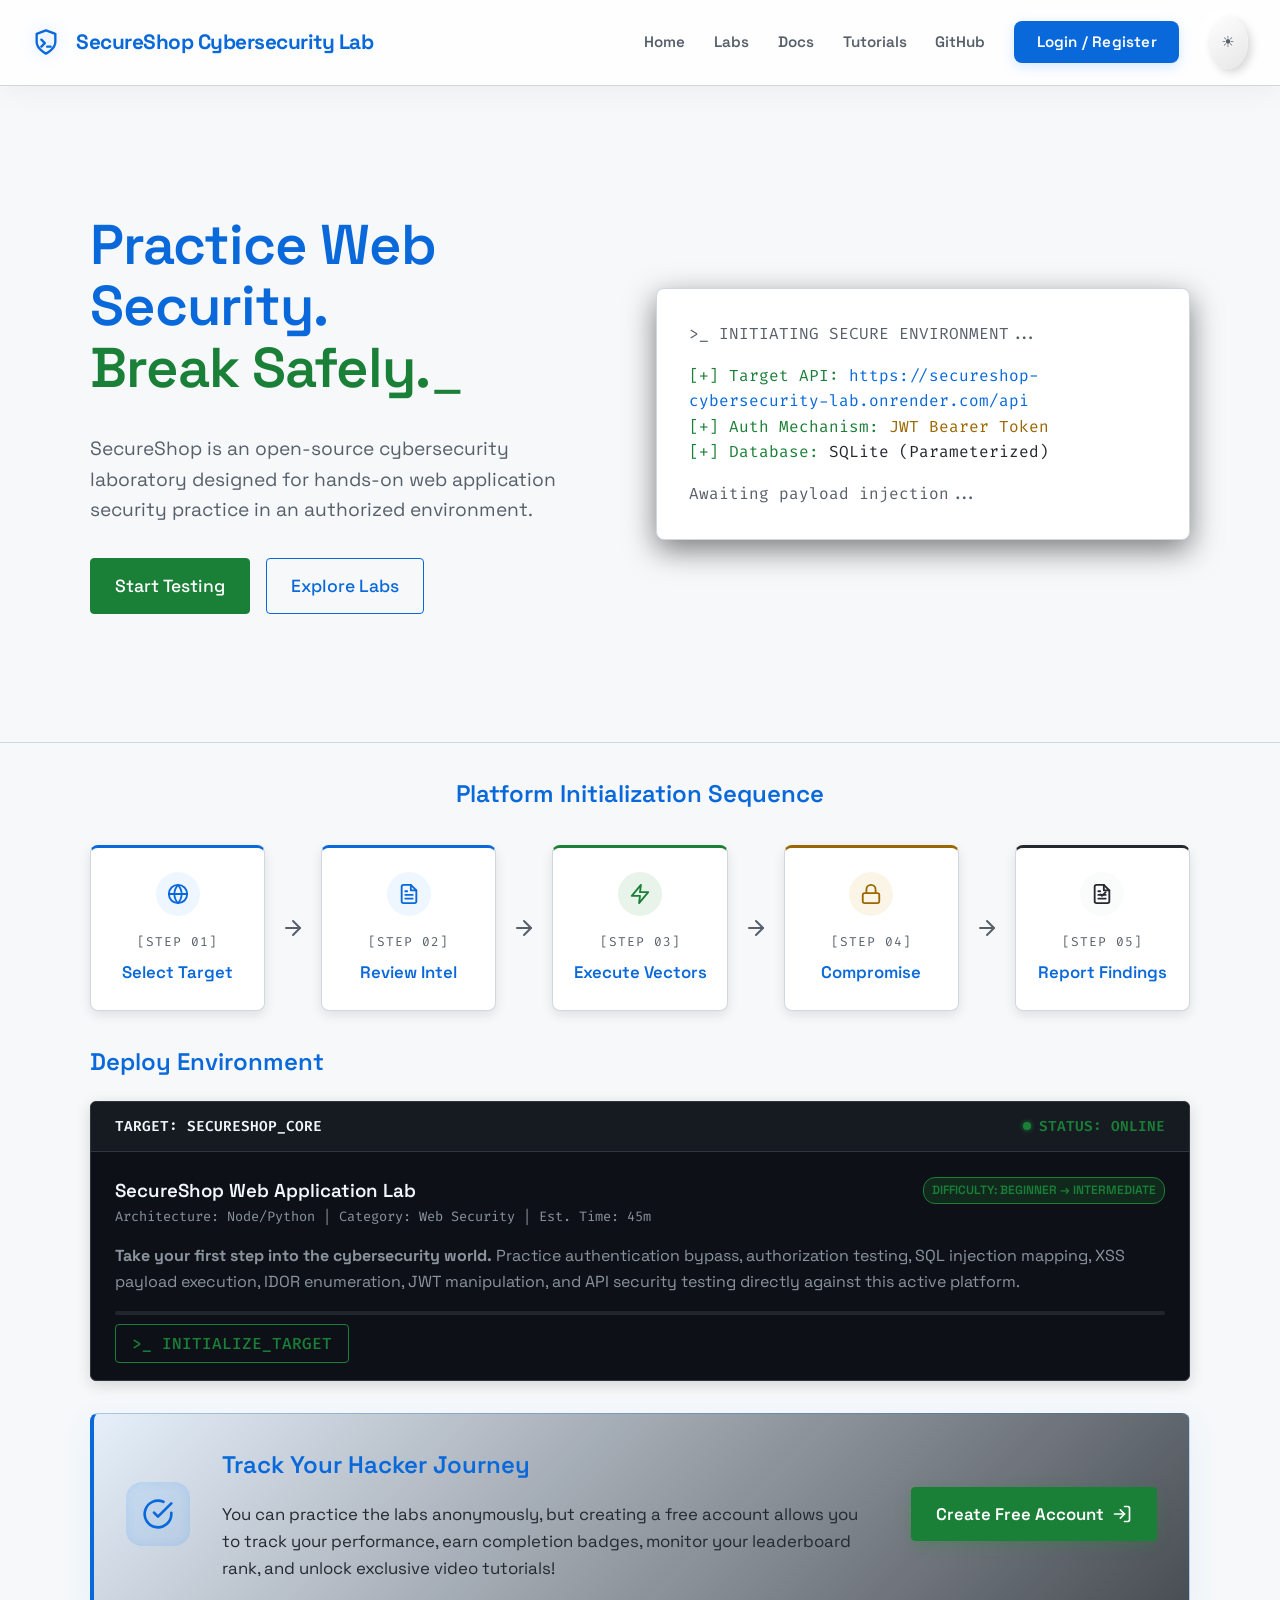
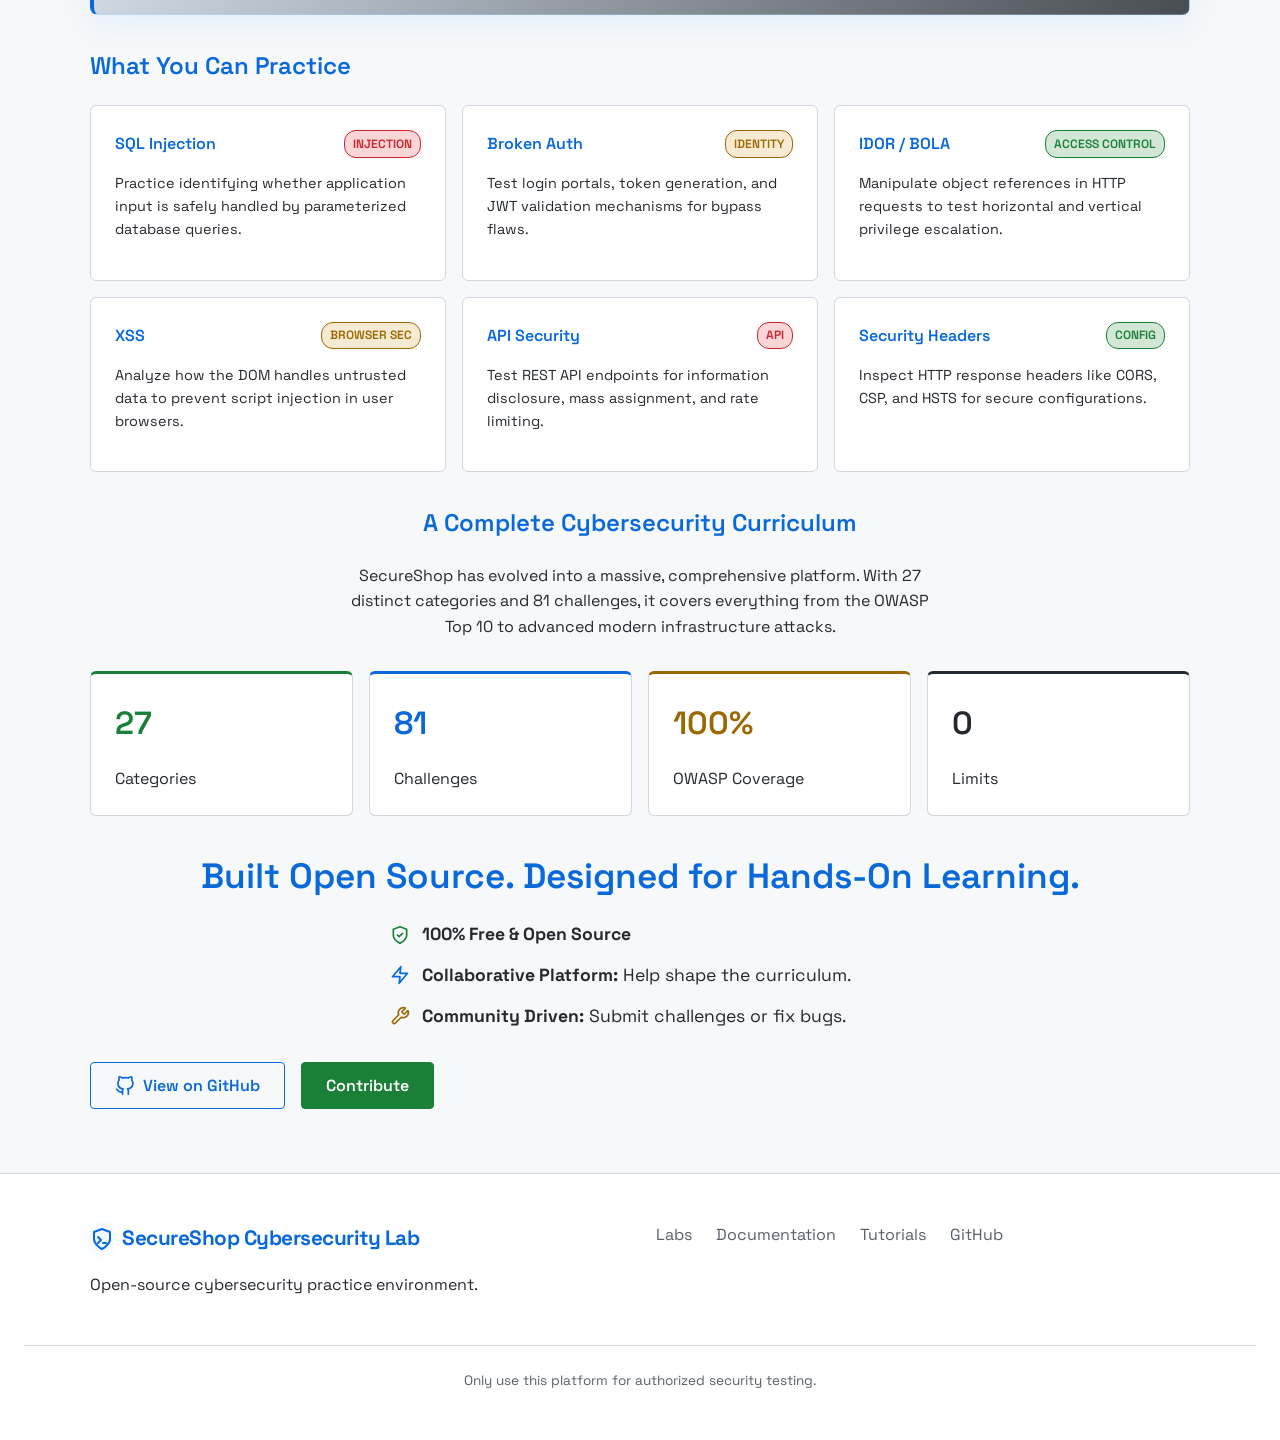
==== commit e328e6c1: "style: redesigned registration banner with gradient, SVG icon, and solid primary CTA button" ====
--- a/frontend/index.html
+++ b/frontend/index.html
@@ -71,7 +71,7 @@
       <div style="display: flex; justify-content: center; align-items: center; gap: 1rem; flex-wrap: wrap;">
         
         <!-- Node 1 -->
-        <div style="flex: 1; min-width: 140px; text-align: center; padding: 1.5rem 1rem; background: var(--bg-card); border-radius: 8px; border: 1px solid var(--border-subtle); border-top: 3px solid var(--accent-blue); box-shadow: 0 4px 12px rgba(0,0,0,0.1); transition: transform 0.2s;">
+        <div class="pipeline-card" style="flex: 1; min-width: 140px; text-align: center; padding: 1.5rem 1rem; background: var(--bg-card); border-radius: 8px; border: 1px solid var(--border-subtle); border-top: 3px solid var(--accent-blue); box-shadow: 0 4px 12px rgba(0,0,0,0.1);">
           <div style="background: rgba(88, 166, 255, 0.1); color: var(--accent-blue); width: 44px; height: 44px; border-radius: 50%; display: flex; align-items: center; justify-content: center; margin: 0 auto 1rem;">
              <svg width="22" height="22" viewBox="0 0 24 24" fill="none" stroke="currentColor" stroke-width="2" stroke-linecap="round" stroke-linejoin="round"><circle cx="12" cy="12" r="10"></circle><line x1="2" y1="12" x2="22" y2="12"></line><path d="M12 2a15.3 15.3 0 0 1 4 10 15.3 15.3 0 0 1-4 10 15.3 15.3 0 0 1-4-10 15.3 15.3 0 0 1 4-10z"></path></svg>
           </div>
@@ -85,7 +85,7 @@
         </div>
 
         <!-- Node 2 -->
-        <div style="flex: 1; min-width: 140px; text-align: center; padding: 1.5rem 1rem; background: var(--bg-card); border-radius: 8px; border: 1px solid var(--border-subtle); border-top: 3px solid var(--accent-blue); box-shadow: 0 4px 12px rgba(0,0,0,0.1); transition: transform 0.2s;">
+        <div class="pipeline-card" style="flex: 1; min-width: 140px; text-align: center; padding: 1.5rem 1rem; background: var(--bg-card); border-radius: 8px; border: 1px solid var(--border-subtle); border-top: 3px solid var(--accent-blue); box-shadow: 0 4px 12px rgba(0,0,0,0.1);">
           <div style="background: rgba(88, 166, 255, 0.1); color: var(--accent-blue); width: 44px; height: 44px; border-radius: 50%; display: flex; align-items: center; justify-content: center; margin: 0 auto 1rem;">
              <svg width="22" height="22" viewBox="0 0 24 24" fill="none" stroke="currentColor" stroke-width="2" stroke-linecap="round" stroke-linejoin="round"><path d="M14 2H6a2 2 0 0 0-2 2v16a2 2 0 0 0 2 2h12a2 2 0 0 0 2-2V8z"></path><polyline points="14 2 14 8 20 8"></polyline><line x1="16" y1="13" x2="8" y2="13"></line><line x1="16" y1="17" x2="8" y2="17"></line><polyline points="10 9 9 9 8 9"></polyline></svg>
           </div>
@@ -99,7 +99,7 @@
         </div>
 
         <!-- Node 3 -->
-        <div style="flex: 1; min-width: 140px; text-align: center; padding: 1.5rem 1rem; background: var(--bg-card); border-radius: 8px; border: 1px solid var(--border-subtle); border-top: 3px solid var(--accent-green); box-shadow: 0 4px 12px rgba(0,0,0,0.1); transition: transform 0.2s;">
+        <div class="pipeline-card" style="flex: 1; min-width: 140px; text-align: center; padding: 1.5rem 1rem; background: var(--bg-card); border-radius: 8px; border: 1px solid var(--border-subtle); border-top: 3px solid var(--accent-green); box-shadow: 0 4px 12px rgba(0,0,0,0.1);">
           <div style="background: rgba(35, 134, 54, 0.1); color: var(--accent-green); width: 44px; height: 44px; border-radius: 50%; display: flex; align-items: center; justify-content: center; margin: 0 auto 1rem;">
              <svg width="22" height="22" viewBox="0 0 24 24" fill="none" stroke="currentColor" stroke-width="2" stroke-linecap="round" stroke-linejoin="round"><polygon points="13 2 3 14 12 14 11 22 21 10 12 10 13 2"></polygon></svg>
           </div>
@@ -113,7 +113,7 @@
         </div>
 
         <!-- Node 4 -->
-        <div style="flex: 1; min-width: 140px; text-align: center; padding: 1.5rem 1rem; background: var(--bg-card); border-radius: 8px; border: 1px solid var(--border-subtle); border-top: 3px solid var(--accent-orange); box-shadow: 0 4px 12px rgba(0,0,0,0.1); transition: transform 0.2s;">
+        <div class="pipeline-card" style="flex: 1; min-width: 140px; text-align: center; padding: 1.5rem 1rem; background: var(--bg-card); border-radius: 8px; border: 1px solid var(--border-subtle); border-top: 3px solid var(--accent-orange); box-shadow: 0 4px 12px rgba(0,0,0,0.1);">
           <div style="background: rgba(210, 153, 34, 0.1); color: var(--accent-orange); width: 44px; height: 44px; border-radius: 50%; display: flex; align-items: center; justify-content: center; margin: 0 auto 1rem;">
              <svg width="22" height="22" viewBox="0 0 24 24" fill="none" stroke="currentColor" stroke-width="2" stroke-linecap="round" stroke-linejoin="round"><rect x="3" y="11" width="18" height="11" rx="2" ry="2"></rect><path d="M7 11V7a5 5 0 0 1 10 0v4"></path></svg>
           </div>
@@ -127,7 +127,7 @@
         </div>
 
         <!-- Node 5 -->
-        <div style="flex: 1; min-width: 140px; text-align: center; padding: 1.5rem 1rem; background: var(--bg-card); border-radius: 8px; border: 1px solid var(--border-subtle); border-top: 3px solid var(--text-main); box-shadow: 0 4px 12px rgba(0,0,0,0.1); transition: transform 0.2s;">
+        <div class="pipeline-card" style="flex: 1; min-width: 140px; text-align: center; padding: 1.5rem 1rem; background: var(--bg-card); border-radius: 8px; border: 1px solid var(--border-subtle); border-top: 3px solid var(--text-main); box-shadow: 0 4px 12px rgba(0,0,0,0.1);">
           <div style="background: rgba(201, 209, 217, 0.1); color: var(--text-main); width: 44px; height: 44px; border-radius: 50%; display: flex; align-items: center; justify-content: center; margin: 0 auto 1rem;">
              <svg width="22" height="22" viewBox="0 0 24 24" fill="none" stroke="currentColor" stroke-width="2" stroke-linecap="round" stroke-linejoin="round"><path d="M14 2H6a2 2 0 0 0-2 2v16a2 2 0 0 0 2 2h12a2 2 0 0 0 2-2V8z"></path><polyline points="14 2 14 8 20 8"></polyline><line x1="16" y1="13" x2="8" y2="13"></line><line x1="16" y1="17" x2="8" y2="17"></line><polyline points="10 9 9 9 8 9"></polyline><path d="M10.5 12.5L12 14l4-4"></path></svg>
           </div>
@@ -166,14 +166,20 @@
 
     <!-- REGISTRATION BENEFITS -->
     <div class="container mt-2 pt-2">
-      <div class="card" style="border-left: 4px solid var(--accent-blue); background: var(--bg-card); box-shadow: 0 4px 15px rgba(0,0,0,0.1);">
-        <div class="flex justify-between items-center" style="gap: 1.5rem; flex-wrap: wrap;">
+      <div style="background: linear-gradient(135deg, rgba(88, 166, 255, 0.1) 0%, rgba(28, 33, 40, 0.8) 100%); border: 1px solid rgba(88, 166, 255, 0.3); border-left: 4px solid var(--accent-blue); border-radius: 8px; padding: 2rem; box-shadow: 0 10px 30px rgba(88, 166, 255, 0.1); transition: transform 0.3s ease, box-shadow 0.3s ease;" onmouseover="this.style.transform='translateY(-5px)'; this.style.boxShadow='0 15px 35px rgba(88, 166, 255, 0.2)';" onmouseout="this.style.transform='translateY(0)'; this.style.boxShadow='0 10px 30px rgba(88, 166, 255, 0.1)';">
+        <div style="display: flex; gap: 2rem; align-items: center; flex-wrap: wrap;">
+          <div style="background: rgba(88, 166, 255, 0.15); color: var(--accent-blue); width: 64px; height: 64px; border-radius: 16px; display: flex; align-items: center; justify-content: center; flex-shrink: 0; box-shadow: inset 0 0 10px rgba(88, 166, 255, 0.2);">
+            <svg width="32" height="32" viewBox="0 0 24 24" fill="none" stroke="currentColor" stroke-width="2" stroke-linecap="round" stroke-linejoin="round"><path d="M22 11.08V12a10 10 0 1 1-5.93-9.14"></path><polyline points="22 4 12 14.01 9 11.01"></polyline></svg>
+          </div>
           <div style="flex: 1; min-width: 300px;">
-            <h3 style="margin-bottom: 0.5rem; color: var(--accent-blue);">Track Your Hacker Journey</h3>
-            <p class="text-muted" style="margin-bottom: 0; font-size: 0.95rem;">You can practice the labs entirely anonymously. However, creating a free account allows you to track your performance, see where you stand out in your cybersecurity knowledge, earn completion badges, and unlock exclusive video tutorials!</p>
+            <h3 style="margin-bottom: 0.5rem; color: var(--accent-blue); font-size: 1.5rem;">Track Your Hacker Journey</h3>
+            <p class="text-muted" style="margin-bottom: 0; font-size: 1.05rem; line-height: 1.6;">You can practice the labs anonymously, but creating a free account allows you to track your performance, earn completion badges, monitor your leaderboard rank, and unlock exclusive video tutorials!</p>
           </div>
           <div style="flex-shrink: 0;">
-            <a href="/login.html" class="btn btn-outline" style="padding: 0.6rem 1.2rem; font-weight: 600;">Create Free Account</a>
+            <a href="/login.html" class="btn btn-primary" style="padding: 0.8rem 1.5rem; font-weight: 600; font-size: 1.05rem; display: flex; align-items: center; gap: 0.5rem; box-shadow: 0 4px 15px rgba(35, 134, 54, 0.3);">
+              Create Free Account
+              <svg width="20" height="20" viewBox="0 0 24 24" fill="none" stroke="currentColor" stroke-width="2" stroke-linecap="round" stroke-linejoin="round"><path d="M15 3h4a2 2 0 0 1 2 2v14a2 2 0 0 1-2 2h-4"></path><polyline points="10 17 15 12 10 7"></polyline><line x1="15" y1="12" x2="3" y2="12"></line></svg>
+            </a>
           </div>
         </div>
       </div>
--- a/frontend/app.css
+++ b/frontend/app.css
@@ -512,6 +512,17 @@
   border-left-color: var(--accent-green);
   box-shadow: 0 0 15px rgba(35, 134, 54, 0.1);
 }
+
+.pipeline-card {
+  transition: transform 0.3s cubic-bezier(0.175, 0.885, 0.32, 1.275), box-shadow 0.3s ease !important;
+  cursor: default;
+}
+.pipeline-card:hover {
+  transform: translateY(-8px) scale(1.03) !important;
+  box-shadow: 0 15px 30px rgba(0, 0, 0, 0.3) !important;
+  z-index: 10;
+}
+
 .pipeline-step {
   font-family: var(--font-mono);
   font-size: 0.9rem;
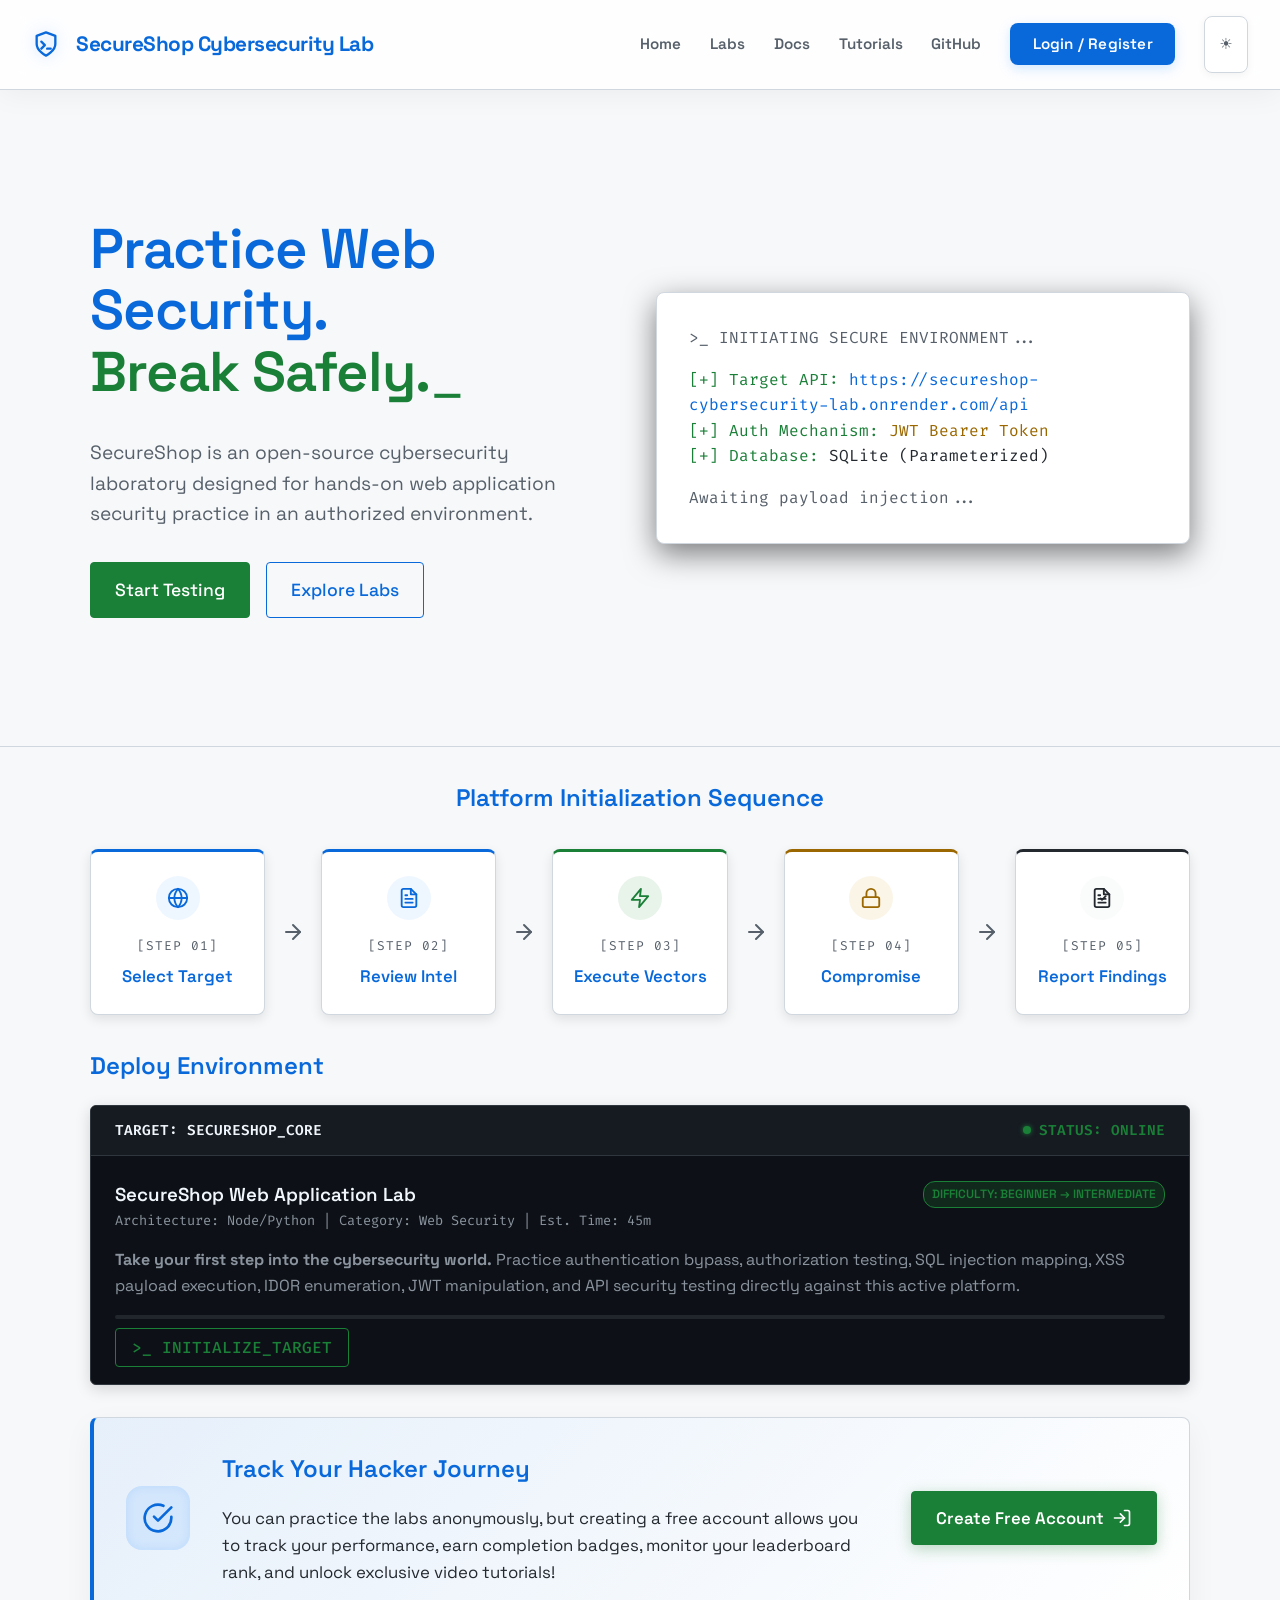
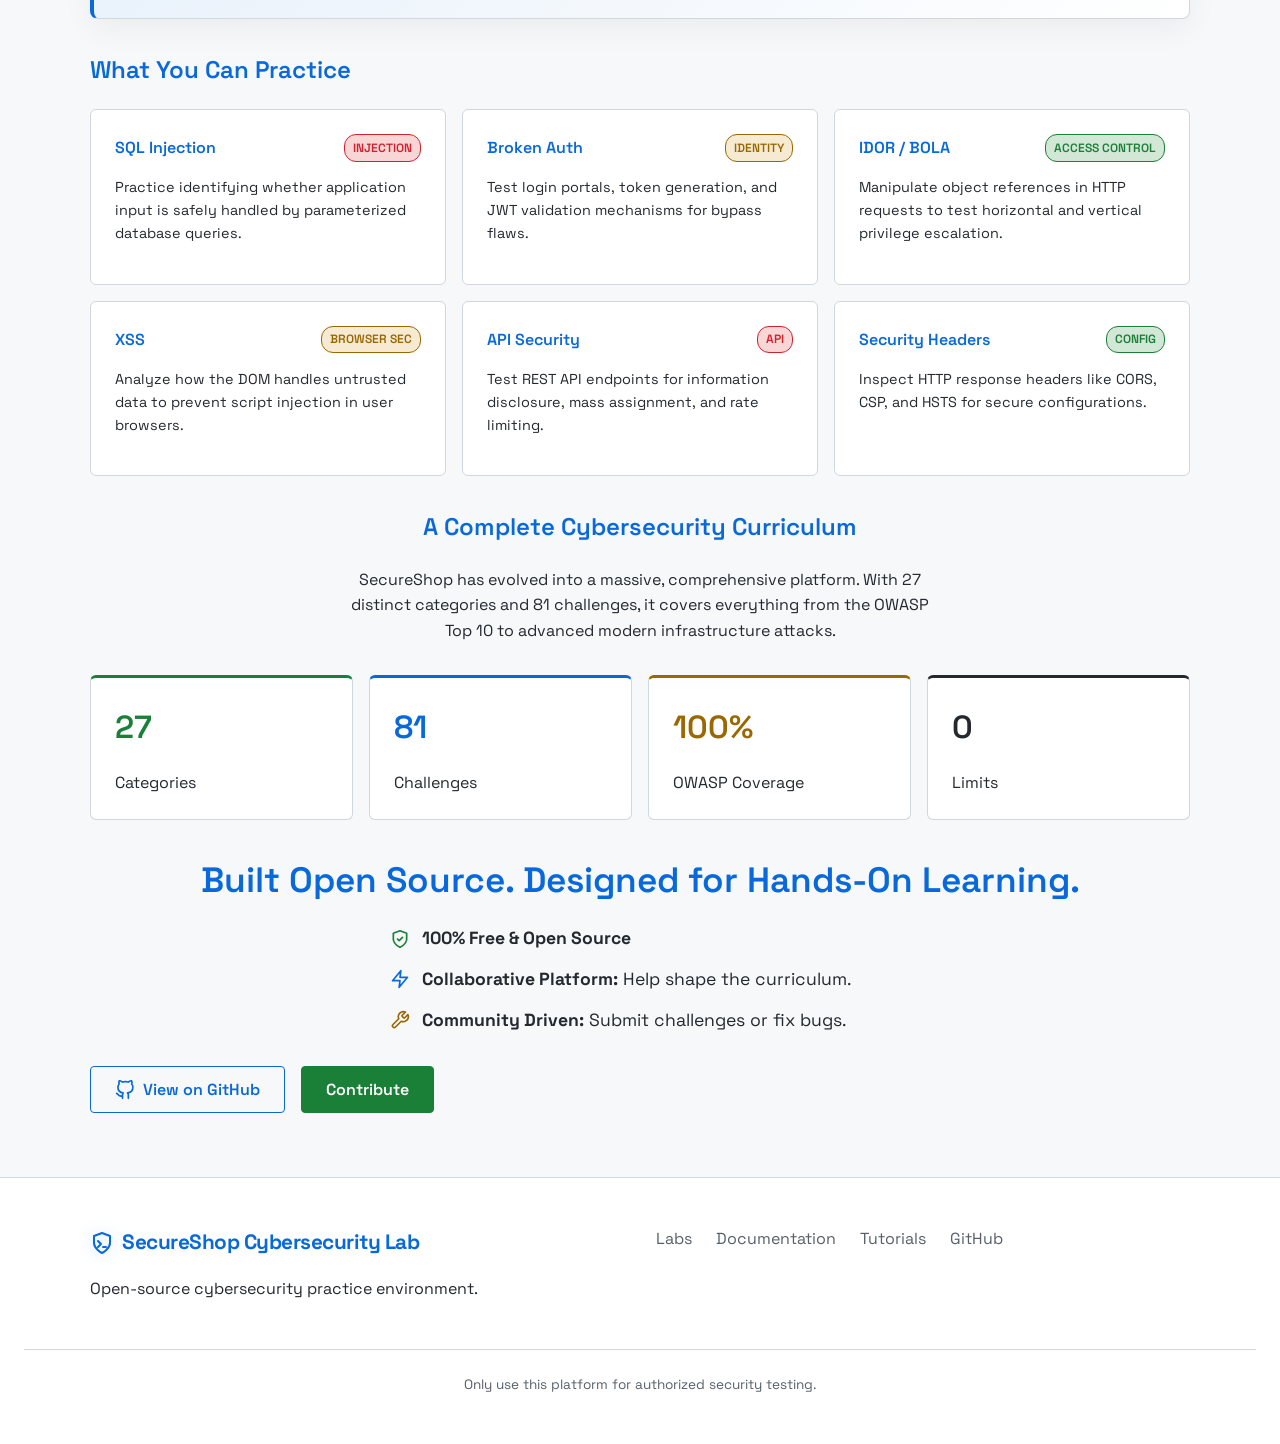
==== commit 5f579d0d: "style: fix light mode backgrounds and redesign theme toggle shape" ====
--- a/frontend/index.html
+++ b/frontend/index.html
@@ -166,7 +166,7 @@
 
     <!-- REGISTRATION BENEFITS -->
     <div class="container mt-2 pt-2">
-      <div style="background: linear-gradient(135deg, rgba(88, 166, 255, 0.1) 0%, rgba(28, 33, 40, 0.8) 100%); border: 1px solid rgba(88, 166, 255, 0.3); border-left: 4px solid var(--accent-blue); border-radius: 8px; padding: 2rem; box-shadow: 0 10px 30px rgba(88, 166, 255, 0.1); transition: transform 0.3s ease, box-shadow 0.3s ease;" onmouseover="this.style.transform='translateY(-5px)'; this.style.boxShadow='0 15px 35px rgba(88, 166, 255, 0.2)';" onmouseout="this.style.transform='translateY(0)'; this.style.boxShadow='0 10px 30px rgba(88, 166, 255, 0.1)';">
+      <div class="reg-banner flex justify-between items-center">
         <div style="display: flex; gap: 2rem; align-items: center; flex-wrap: wrap;">
           <div style="background: rgba(88, 166, 255, 0.15); color: var(--accent-blue); width: 64px; height: 64px; border-radius: 16px; display: flex; align-items: center; justify-content: center; flex-shrink: 0; box-shadow: inset 0 0 10px rgba(88, 166, 255, 0.2);">
             <svg width="32" height="32" viewBox="0 0 24 24" fill="none" stroke="currentColor" stroke-width="2" stroke-linecap="round" stroke-linejoin="round"><path d="M22 11.08V12a10 10 0 1 1-5.93-9.14"></path><polyline points="22 4 12 14.01 9 11.01"></polyline></svg>
--- a/frontend/app.css
+++ b/frontend/app.css
@@ -194,37 +194,31 @@
   box-shadow: 0 6px 16px rgba(88, 166, 255, 0.4);
 }
 
-/* 3D Theme Toggle Button */
+/* Theme Toggle Button */
 .theme-toggle-btn {
   position: relative;
   display: inline-flex;
   align-items: center;
   justify-content: center;
-  width: 40px;
-  height: 40px;
-  border-radius: 50%;
-  border: none;
-  background: linear-gradient(145deg, var(--bg-panel), var(--bg-dark));
-  box-shadow: 
-    4px 4px 8px rgba(0,0,0,0.4),
-    -4px -4px 8px rgba(255,255,255,0.02);
+  width: 42px;
+  height: 42px;
+  border-radius: 8px;
+  border: 1px solid var(--border-subtle);
+  background: var(--bg-card);
   color: var(--text-heading);
   font-size: 1.2rem;
   cursor: pointer;
   transition: all 0.3s cubic-bezier(0.175, 0.885, 0.32, 1.275);
   text-decoration: none !important;
+  box-shadow: 0 2px 8px rgba(0,0,0,0.1);
 }
 .theme-toggle-btn:hover {
   transform: translateY(-2px);
-  box-shadow: 
-    6px 6px 12px rgba(0,0,0,0.5),
-    -6px -6px 12px rgba(255,255,255,0.03);
+  border-color: var(--accent-blue);
+  box-shadow: 0 4px 12px rgba(88, 166, 255, 0.2);
 }
 .theme-toggle-btn:active {
-  transform: translateY(2px);
-  box-shadow: 
-    inset 4px 4px 8px rgba(0,0,0,0.6),
-    inset -4px -4px 8px rgba(255,255,255,0.01);
+  transform: translateY(1px);
 }
 
 .theme-toggle-icon {
@@ -236,26 +230,40 @@
 }
 
 [data-theme="light"] .theme-toggle-btn {
-  background: linear-gradient(145deg, #ffffff, #e6e6e6);
-  box-shadow: 
-    4px 4px 8px #d9d9d9,
-    -4px -4px 8px #ffffff;
+  background: #ffffff;
+  box-shadow: 0 2px 8px rgba(0,0,0,0.05);
 }
 [data-theme="light"] .theme-toggle-btn:hover {
-  box-shadow: 
-    6px 6px 12px #c9c9c9,
-    -6px -6px 12px #ffffff;
-}
-[data-theme="light"] .theme-toggle-btn:active {
-  box-shadow: 
-    inset 4px 4px 8px #c9c9c9,
-    inset -4px -4px 8px #ffffff;
+  box-shadow: 0 4px 12px rgba(0,0,0,0.08);
+  border-color: var(--accent-blue);
 }
 [data-theme="light"] .theme-toggle-icon::before {
   content: '☀️';
 }
 [data-theme="light"] .theme-toggle-icon {
   transform: rotate(360deg);
+}
+
+/* Registration Banner */
+.reg-banner {
+  background: linear-gradient(135deg, rgba(88, 166, 255, 0.1) 0%, var(--bg-card) 100%);
+  border: 1px solid var(--border-subtle);
+  border-left: 4px solid var(--accent-blue);
+  border-radius: 8px;
+  padding: 2rem;
+  box-shadow: 0 10px 30px rgba(0,0,0,0.1);
+  transition: transform 0.3s ease, box-shadow 0.3s ease;
+}
+.reg-banner:hover {
+  transform: translateY(-5px);
+  box-shadow: 0 15px 35px rgba(88, 166, 255, 0.2);
+  border-color: rgba(88, 166, 255, 0.3);
+}
+[data-theme="light"] .reg-banner {
+  box-shadow: 0 10px 30px rgba(0,0,0,0.05);
+}
+[data-theme="light"] .reg-banner:hover {
+  box-shadow: 0 15px 35px rgba(88, 166, 255, 0.15);
 }
 
 /* 3D Search Bar / Input UI */
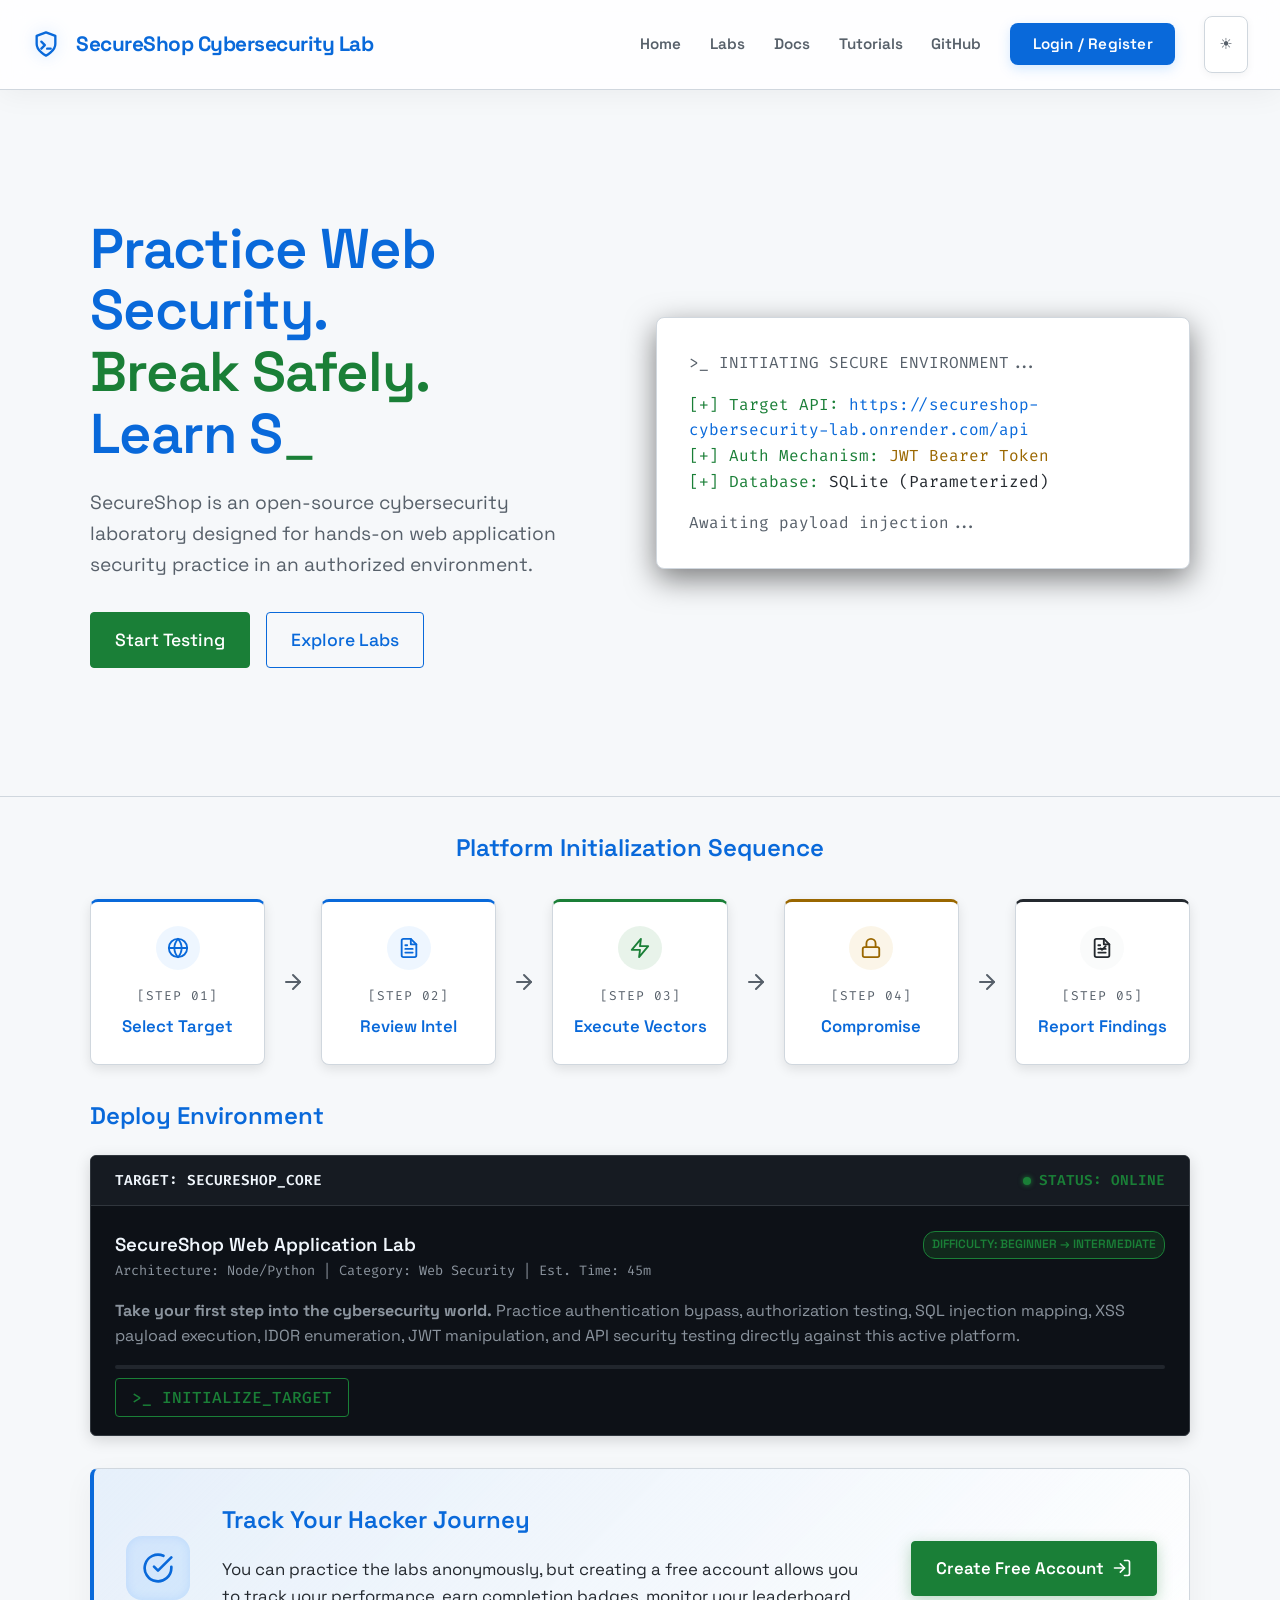
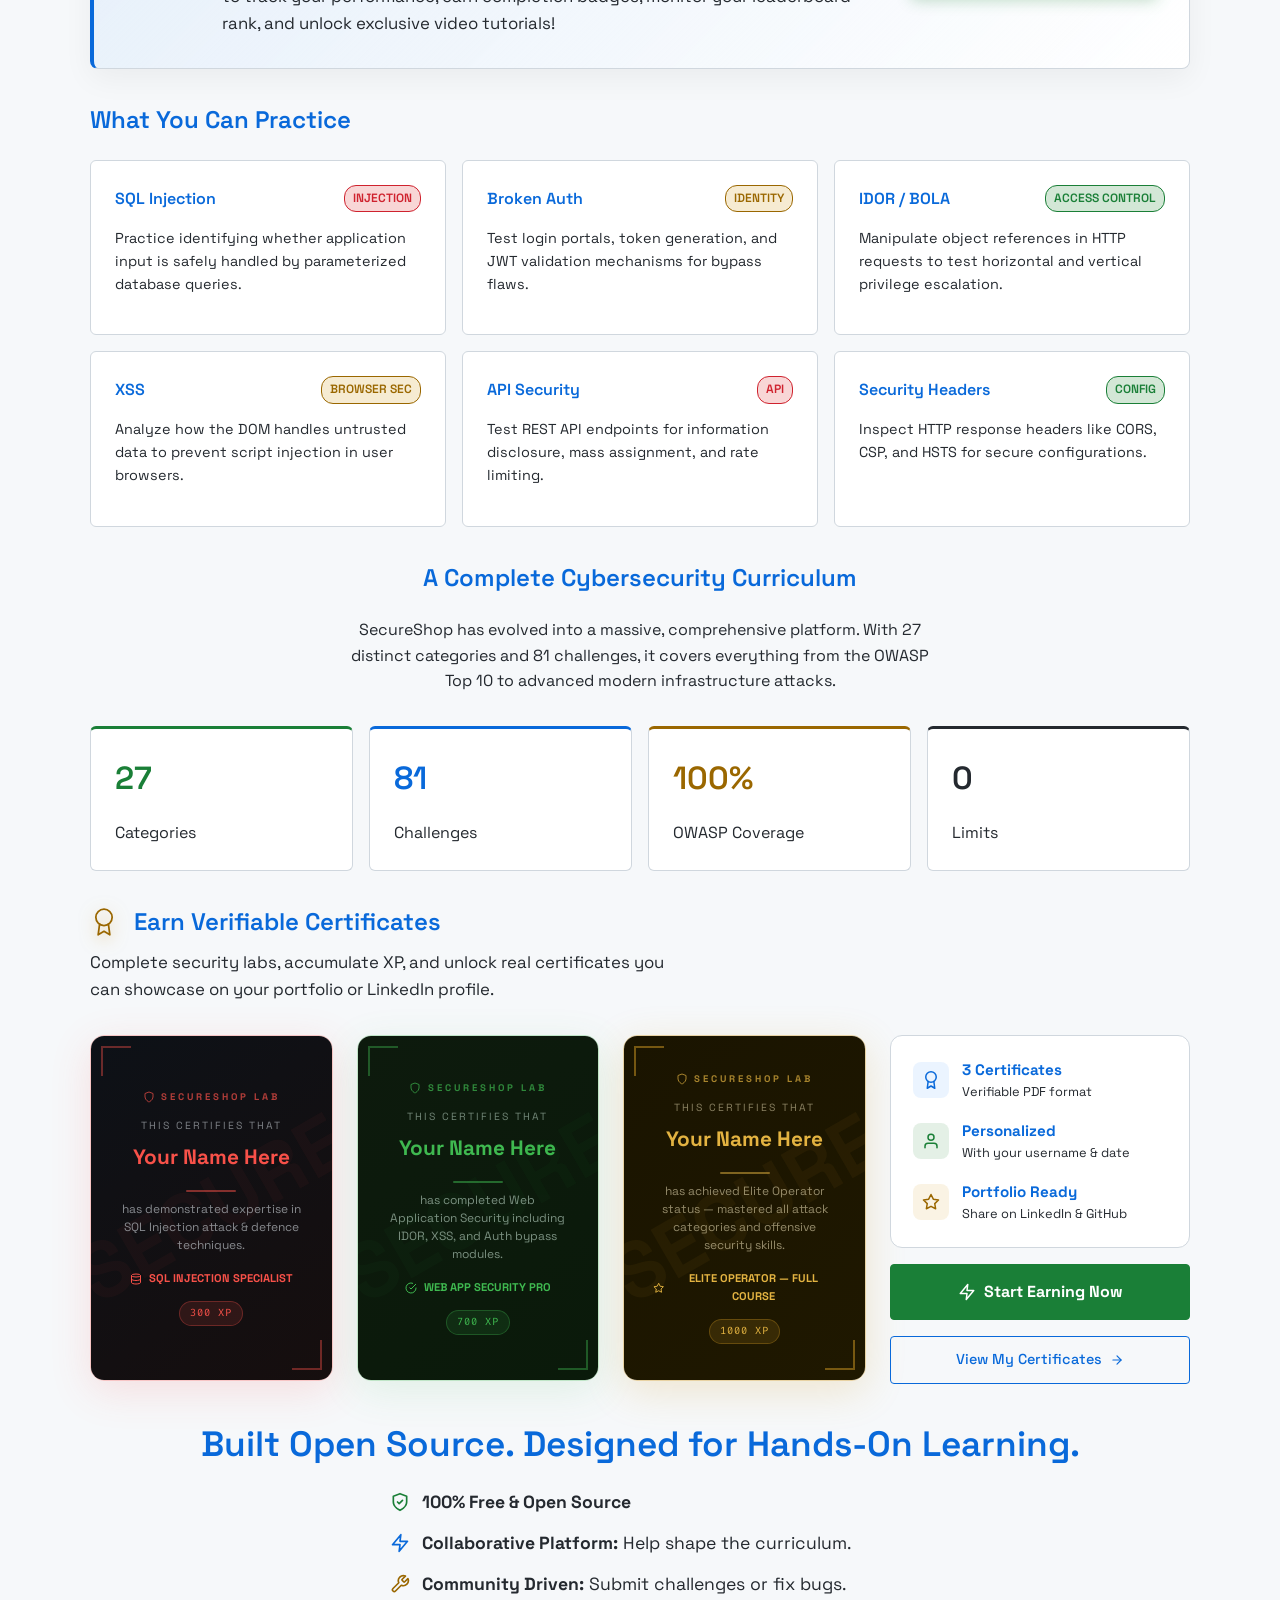
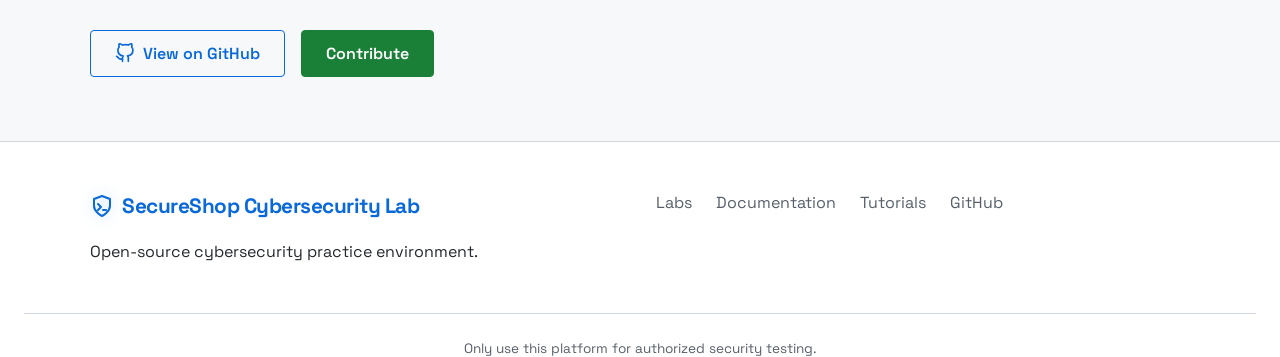
==== commit 4190b92b: "feat: add certificate showcase section on home page with 3 demo cert cards and CTA" ====
--- a/frontend/index.html
+++ b/frontend/index.html
@@ -256,7 +256,138 @@
       </div>
     </div>
 
-    <!-- OPEN SOURCE SECTION -->
+
+    <!-- ─── CERTIFICATE SHOWCASE ─── -->
+    <div class="container mt-2 pt-2" style="margin-bottom: 1rem;">
+      <div style="display: flex; align-items: center; gap: 1rem; margin-bottom: 0.5rem;">
+        <svg width="28" height="28" viewBox="0 0 24 24" fill="none" stroke="var(--accent-orange)" stroke-width="1.5" stroke-linecap="round" stroke-linejoin="round" style="flex-shrink:0; filter: drop-shadow(0 4px 8px rgba(210,153,34,0.5));"><circle cx="12" cy="8" r="7"></circle><polyline points="8.21 13.89 7 23 12 20 17 23 15.79 13.88"></polyline></svg>
+        <h2 style="margin:0;">Earn Verifiable Certificates</h2>
+      </div>
+      <p class="text-muted" style="margin: 0 0 2rem 0; max-width: 600px; font-size: 1.05rem;">Complete security labs, accumulate XP, and unlock real certificates you can showcase on your portfolio or LinkedIn profile.</p>
+
+      <div style="display: grid; grid-template-columns: 1fr 1fr 1fr 300px; gap: 1.5rem; align-items: start;">
+
+        <!-- Cert Card 1 — SQL Injection -->
+        <div style="border-radius: 14px; overflow: hidden; border: 1px solid rgba(248,81,73,0.3); box-shadow: 0 10px 40px rgba(248,81,73,0.15); transition: transform 0.3s ease, box-shadow 0.3s ease; cursor: default;"
+             onmouseover="this.style.transform='translateY(-6px)'; this.style.boxShadow='0 20px 50px rgba(248,81,73,0.25)'"
+             onmouseout="this.style.transform=''; this.style.boxShadow='0 10px 40px rgba(248,81,73,0.15)'">
+          <div style="padding: 2rem 1.8rem; background: linear-gradient(145deg, #0d1117 0%, #160e0e 100%); color: #e6edf3; min-height: 280px; display: flex; flex-direction: column; align-items: center; justify-content: center; text-align: center; position: relative; overflow: hidden;">
+            <!-- Corner brackets -->
+            <div style="position:absolute; top:10px; left:10px; width:28px; height:28px; border-top:2px solid rgba(248,81,73,0.4); border-left:2px solid rgba(248,81,73,0.4);"></div>
+            <div style="position:absolute; bottom:10px; right:10px; width:28px; height:28px; border-bottom:2px solid rgba(248,81,73,0.4); border-right:2px solid rgba(248,81,73,0.4);"></div>
+            <div style="position:absolute; top:50%; left:50%; transform:translate(-50%,-50%) rotate(-30deg); font-size:5rem; font-weight:900; color:#f85149; opacity:0.04; user-select:none; white-space:nowrap;">SECURE</div>
+            <div style="font-size:0.6rem; font-weight:700; letter-spacing:3px; color:#f85149; opacity:0.7; margin-bottom:0.8rem; display:flex; align-items:center; gap:0.4rem;">
+              <svg width="12" height="12" viewBox="0 0 24 24" fill="none" stroke="currentColor" stroke-width="2"><path d="M12 22s8-4 8-10V5l-8-3-8 3v7c0 6 8 10 8 10z"></path></svg>
+              SECURESHOP LAB
+            </div>
+            <div style="font-size:0.65rem; letter-spacing:2px; text-transform:uppercase; opacity:0.5; margin-bottom:0.4rem;">This certifies that</div>
+            <div style="font-size:1.3rem; font-weight:800; color:#f85149; margin-bottom:0.5rem;">Your Name Here</div>
+            <div style="width:50px; height:2px; background:#f85149; margin:0.5rem auto; opacity:0.5; border-radius:2px;"></div>
+            <div style="font-size:0.75rem; opacity:0.55; line-height:1.5; max-width:180px; margin-bottom:1rem;">has demonstrated expertise in SQL Injection attack & defence techniques.</div>
+            <div style="display:flex; align-items:center; gap:0.4rem; font-size:0.7rem; font-weight:700; color:#f85149;">
+              <svg width="12" height="12" viewBox="0 0 24 24" fill="none" stroke="currentColor" stroke-width="2"><ellipse cx="12" cy="5" rx="9" ry="3"></ellipse><path d="M21 12c0 1.66-4 3-9 3s-9-1.34-9-3"></path><path d="M3 5v14c0 1.66 4 3 9 3s9-1.34 9-3V5"></path></svg>
+              SQL INJECTION SPECIALIST
+            </div>
+            <div style="font-family:var(--font-mono); font-size:0.65rem; background:rgba(248,81,73,0.12); color:#f85149; border:1px solid rgba(248,81,73,0.3); padding:3px 10px; border-radius:20px; margin-top:0.8rem; letter-spacing:1px;">300 XP</div>
+          </div>
+        </div>
+
+        <!-- Cert Card 2 — Web App Security -->
+        <div style="border-radius: 14px; overflow: hidden; border: 1px solid rgba(63,185,80,0.3); box-shadow: 0 10px 40px rgba(63,185,80,0.12); transition: transform 0.3s ease, box-shadow 0.3s ease; cursor: default;"
+             onmouseover="this.style.transform='translateY(-6px)'; this.style.boxShadow='0 20px 50px rgba(63,185,80,0.22)'"
+             onmouseout="this.style.transform=''; this.style.boxShadow='0 10px 40px rgba(63,185,80,0.12)'">
+          <div style="padding: 2rem 1.8rem; background: linear-gradient(145deg, #0d1a0d 0%, #0a1a0a 100%); color: #d4efdf; min-height: 280px; display: flex; flex-direction: column; align-items: center; justify-content: center; text-align: center; position: relative; overflow: hidden;">
+            <div style="position:absolute; top:10px; left:10px; width:28px; height:28px; border-top:2px solid rgba(63,185,80,0.4); border-left:2px solid rgba(63,185,80,0.4);"></div>
+            <div style="position:absolute; bottom:10px; right:10px; width:28px; height:28px; border-bottom:2px solid rgba(63,185,80,0.4); border-right:2px solid rgba(63,185,80,0.4);"></div>
+            <div style="position:absolute; top:50%; left:50%; transform:translate(-50%,-50%) rotate(-30deg); font-size:5rem; font-weight:900; color:#238636; opacity:0.05; user-select:none; white-space:nowrap;">SECURE</div>
+            <div style="font-size:0.6rem; font-weight:700; letter-spacing:3px; color:#3fb950; opacity:0.7; margin-bottom:0.8rem; display:flex; align-items:center; gap:0.4rem;">
+              <svg width="12" height="12" viewBox="0 0 24 24" fill="none" stroke="currentColor" stroke-width="2"><path d="M12 22s8-4 8-10V5l-8-3-8 3v7c0 6 8 10 8 10z"></path></svg>
+              SECURESHOP LAB
+            </div>
+            <div style="font-size:0.65rem; letter-spacing:2px; text-transform:uppercase; opacity:0.5; margin-bottom:0.4rem;">This certifies that</div>
+            <div style="font-size:1.3rem; font-weight:800; color:#3fb950; margin-bottom:0.5rem;">Your Name Here</div>
+            <div style="width:50px; height:2px; background:#3fb950; margin:0.5rem auto; opacity:0.5; border-radius:2px;"></div>
+            <div style="font-size:0.75rem; opacity:0.55; line-height:1.5; max-width:180px; margin-bottom:1rem; color:#d4efdf;">has completed Web Application Security including IDOR, XSS, and Auth bypass modules.</div>
+            <div style="display:flex; align-items:center; gap:0.4rem; font-size:0.7rem; font-weight:700; color:#3fb950;">
+              <svg width="12" height="12" viewBox="0 0 24 24" fill="none" stroke="currentColor" stroke-width="2"><path d="M22 11.08V12a10 10 0 1 1-5.93-9.14"></path><polyline points="22 4 12 14.01 9 11.01"></polyline></svg>
+              WEB APP SECURITY PRO
+            </div>
+            <div style="font-family:var(--font-mono); font-size:0.65rem; background:rgba(63,185,80,0.12); color:#3fb950; border:1px solid rgba(63,185,80,0.3); padding:3px 10px; border-radius:20px; margin-top:0.8rem; letter-spacing:1px;">700 XP</div>
+          </div>
+        </div>
+
+        <!-- Cert Card 3 — Elite Operator -->
+        <div style="border-radius: 14px; overflow: hidden; border: 1px solid rgba(210,153,34,0.4); box-shadow: 0 10px 40px rgba(210,153,34,0.2); transition: transform 0.3s ease, box-shadow 0.3s ease; cursor: default;"
+             onmouseover="this.style.transform='translateY(-6px)'; this.style.boxShadow='0 20px 50px rgba(210,153,34,0.3)'"
+             onmouseout="this.style.transform=''; this.style.boxShadow='0 10px 40px rgba(210,153,34,0.2)'">
+          <div style="padding: 2rem 1.8rem; background: linear-gradient(145deg, #1a1400 0%, #1f1800 100%); color: #f5e9c0; min-height: 280px; display: flex; flex-direction: column; align-items: center; justify-content: center; text-align: center; position: relative; overflow: hidden;">
+            <div style="position:absolute; top:10px; left:10px; width:28px; height:28px; border-top:2px solid rgba(210,153,34,0.5); border-left:2px solid rgba(210,153,34,0.5);"></div>
+            <div style="position:absolute; bottom:10px; right:10px; width:28px; height:28px; border-bottom:2px solid rgba(210,153,34,0.5); border-right:2px solid rgba(210,153,34,0.5);"></div>
+            <div style="position:absolute; top:50%; left:50%; transform:translate(-50%,-50%) rotate(-30deg); font-size:5rem; font-weight:900; color:#d29922; opacity:0.06; user-select:none; white-space:nowrap;">SECURE</div>
+            <div style="font-size:0.6rem; font-weight:700; letter-spacing:3px; color:#e3b341; opacity:0.7; margin-bottom:0.8rem; display:flex; align-items:center; gap:0.4rem;">
+              <svg width="12" height="12" viewBox="0 0 24 24" fill="none" stroke="currentColor" stroke-width="2"><path d="M12 22s8-4 8-10V5l-8-3-8 3v7c0 6 8 10 8 10z"></path></svg>
+              SECURESHOP LAB
+            </div>
+            <div style="font-size:0.65rem; letter-spacing:2px; text-transform:uppercase; opacity:0.5; margin-bottom:0.4rem;">This certifies that</div>
+            <div style="font-size:1.3rem; font-weight:800; color:#e3b341; margin-bottom:0.5rem;">Your Name Here</div>
+            <div style="width:50px; height:2px; background:#e3b341; margin:0.5rem auto; opacity:0.5; border-radius:2px;"></div>
+            <div style="font-size:0.75rem; opacity:0.55; line-height:1.5; max-width:180px; margin-bottom:1rem; color:#f5e9c0;">has achieved Elite Operator status — mastered all attack categories and offensive security skills.</div>
+            <div style="display:flex; align-items:center; gap:0.4rem; font-size:0.7rem; font-weight:700; color:#e3b341;">
+              <svg width="12" height="12" viewBox="0 0 24 24" fill="none" stroke="currentColor" stroke-width="2"><polygon points="12 2 15.09 8.26 22 9.27 17 14.14 18.18 21.02 12 17.77 5.82 21.02 7 14.14 2 9.27 8.91 8.26 12 2"></polygon></svg>
+              ELITE OPERATOR — FULL COURSE
+            </div>
+            <div style="font-family:var(--font-mono); font-size:0.65rem; background:rgba(210,153,34,0.15); color:#e3b341; border:1px solid rgba(210,153,34,0.3); padding:3px 10px; border-radius:20px; margin-top:0.8rem; letter-spacing:1px;">1000 XP</div>
+          </div>
+        </div>
+
+        <!-- Side stats + CTA -->
+        <div style="display:flex; flex-direction:column; gap:1rem; justify-content:center;">
+          <div style="background:var(--bg-card); border:1px solid var(--border-subtle); border-radius:12px; padding:1.4rem;">
+            <div style="display:flex; flex-direction:column; gap:1rem;">
+              <div style="display:flex; align-items:center; gap:0.8rem;">
+                <div style="background:rgba(88,166,255,0.12); color:var(--accent-blue); width:36px; height:36px; border-radius:8px; display:flex; align-items:center; justify-content:center; flex-shrink:0;">
+                  <svg width="18" height="18" viewBox="0 0 24 24" fill="none" stroke="currentColor" stroke-width="2" stroke-linecap="round" stroke-linejoin="round"><circle cx="12" cy="8" r="7"></circle><polyline points="8.21 13.89 7 23 12 20 17 23 15.79 13.88"></polyline></svg>
+                </div>
+                <div>
+                  <div style="font-weight:700; font-size:0.95rem; color:var(--text-heading);">3 Certificates</div>
+                  <div class="text-muted" style="font-size:0.8rem;">Verifiable PDF format</div>
+                </div>
+              </div>
+              <div style="display:flex; align-items:center; gap:0.8rem;">
+                <div style="background:rgba(35,134,54,0.12); color:var(--accent-green); width:36px; height:36px; border-radius:8px; display:flex; align-items:center; justify-content:center; flex-shrink:0;">
+                  <svg width="18" height="18" viewBox="0 0 24 24" fill="none" stroke="currentColor" stroke-width="2" stroke-linecap="round" stroke-linejoin="round"><path d="M20 21v-2a4 4 0 0 0-4-4H8a4 4 0 0 0-4 4v2"></path><circle cx="12" cy="7" r="4"></circle></svg>
+                </div>
+                <div>
+                  <div style="font-weight:700; font-size:0.95rem; color:var(--text-heading);">Personalized</div>
+                  <div class="text-muted" style="font-size:0.8rem;">With your username & date</div>
+                </div>
+              </div>
+              <div style="display:flex; align-items:center; gap:0.8rem;">
+                <div style="background:rgba(210,153,34,0.12); color:var(--accent-orange); width:36px; height:36px; border-radius:8px; display:flex; align-items:center; justify-content:center; flex-shrink:0;">
+                  <svg width="18" height="18" viewBox="0 0 24 24" fill="none" stroke="currentColor" stroke-width="2" stroke-linecap="round" stroke-linejoin="round"><polygon points="12 2 15.09 8.26 22 9.27 17 14.14 18.18 21.02 12 17.77 5.82 21.02 7 14.14 2 9.27 8.91 8.26 12 2"></polygon></svg>
+                </div>
+                <div>
+                  <div style="font-weight:700; font-size:0.95rem; color:var(--text-heading);">Portfolio Ready</div>
+                  <div class="text-muted" style="font-size:0.8rem;">Share on LinkedIn &amp; GitHub</div>
+                </div>
+              </div>
+            </div>
+          </div>
+          <a href="/login.html" class="btn btn-primary" style="text-align:center; padding:0.9rem; font-size:1rem; font-weight:700; display:flex; align-items:center; justify-content:center; gap:0.5rem;">
+            <svg width="18" height="18" viewBox="0 0 24 24" fill="none" stroke="currentColor" stroke-width="2" stroke-linecap="round" stroke-linejoin="round"><polygon points="13 2 3 14 12 14 11 22 21 10 12 10 13 2"></polygon></svg>
+            Start Earning Now
+          </a>
+          <a href="/profile.html" class="btn btn-outline" style="text-align:center; padding:0.7rem; font-size:0.9rem; display:flex; align-items:center; justify-content:center; gap:0.5rem;">
+            View My Certificates
+            <svg width="14" height="14" viewBox="0 0 24 24" fill="none" stroke="currentColor" stroke-width="2" stroke-linecap="round" stroke-linejoin="round"><line x1="5" y1="12" x2="19" y2="12"></line><polyline points="12 5 19 12 12 19"></polyline></svg>
+          </a>
+        </div>
+
+      </div>
+    </div>
+
+    <!-- ─── OPEN SOURCE SECTION ─── -->
+
     <div class="container mt-2 pt-2 mb-2" style="text-align: center;">
       <h2 style="font-size: 2.2rem; margin-bottom: 1rem;">Built Open Source. Designed for Hands-On Learning.</h2>
       <div class="text-muted mb-2" style="max-width: 500px; margin: 0 auto 2rem; text-align: left; font-size: 1.1rem; line-height: 1.6;">
--- a/frontend/app.css
+++ b/frontend/app.css
@@ -271,7 +271,7 @@
   background: var(--bg-dark) !important;
   border: 1px solid var(--border-subtle) !important;
   border-radius: 8px !important;
-  padding: 0.8rem 1.2rem !important;
+  padding: 0.8rem 1.2rem;
   font-family: var(--font-sans) !important;
   color: var(--text-main) !important;
   box-shadow: 
